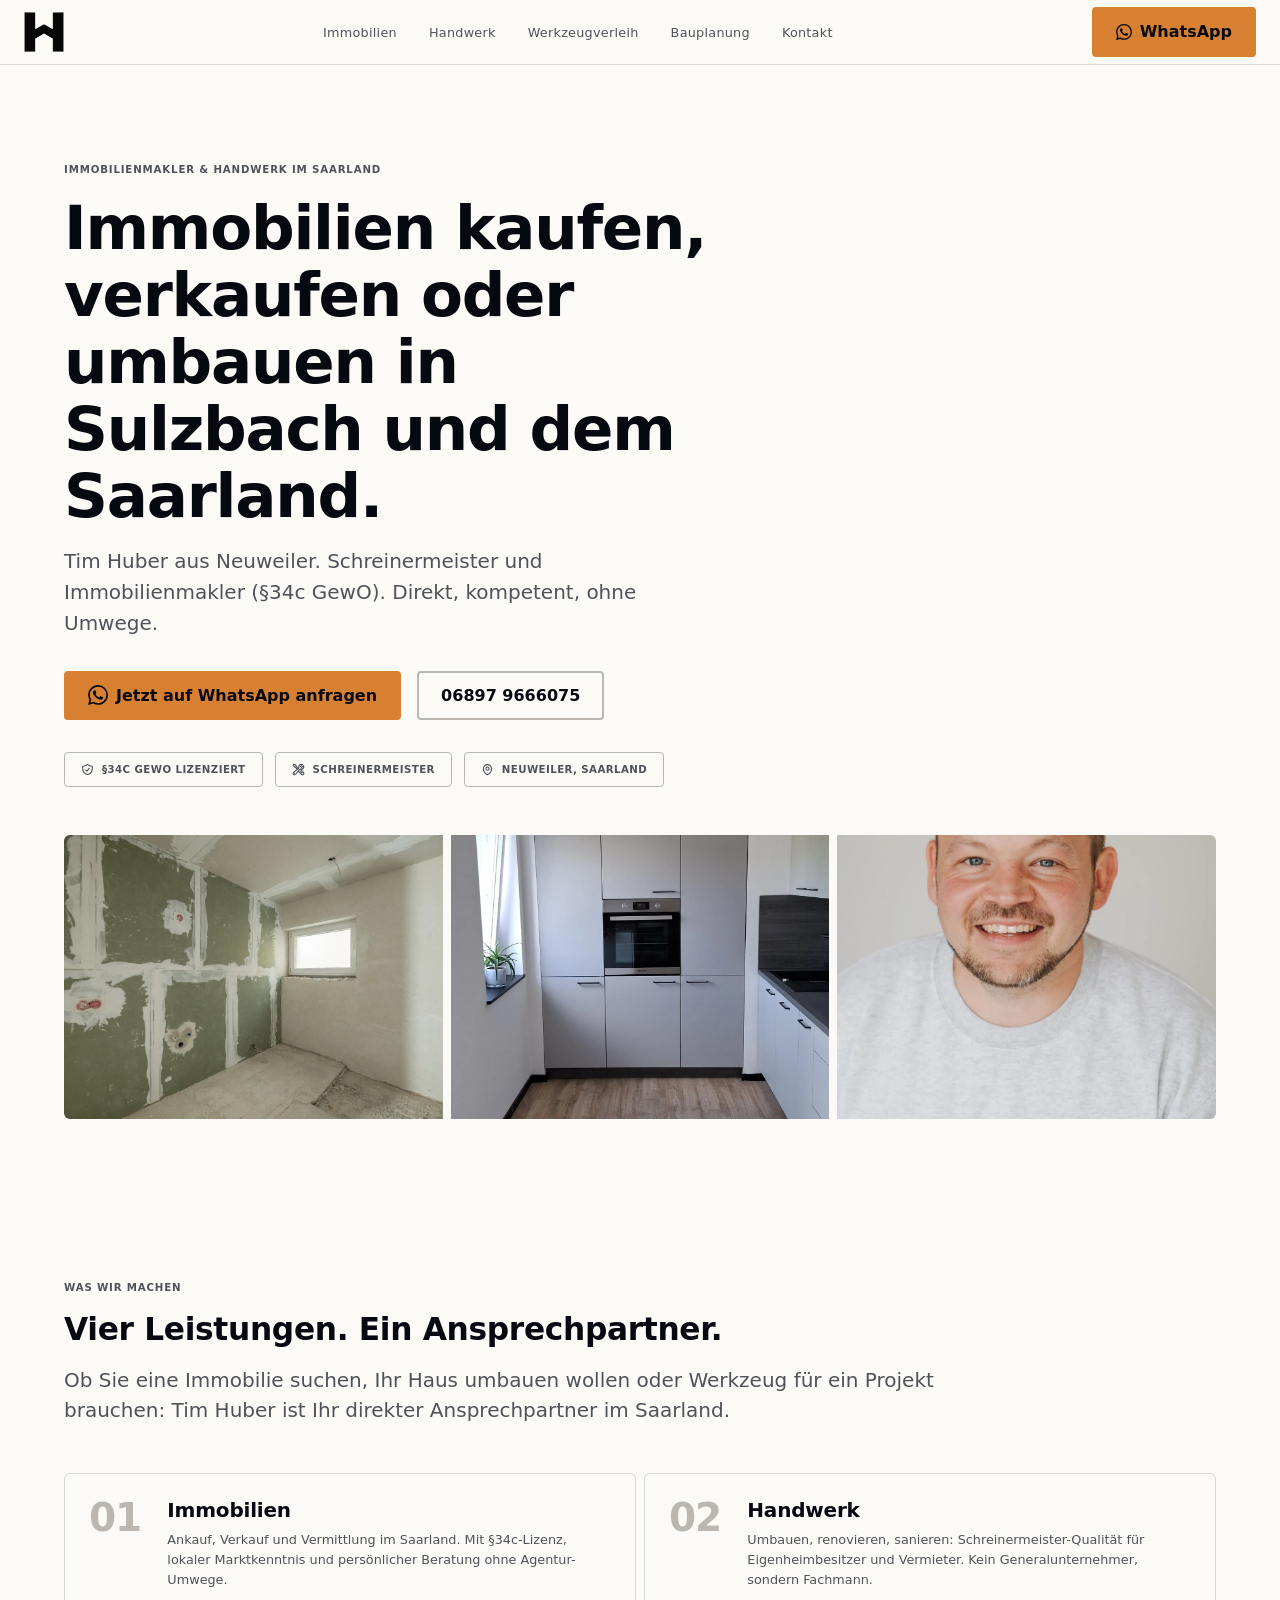
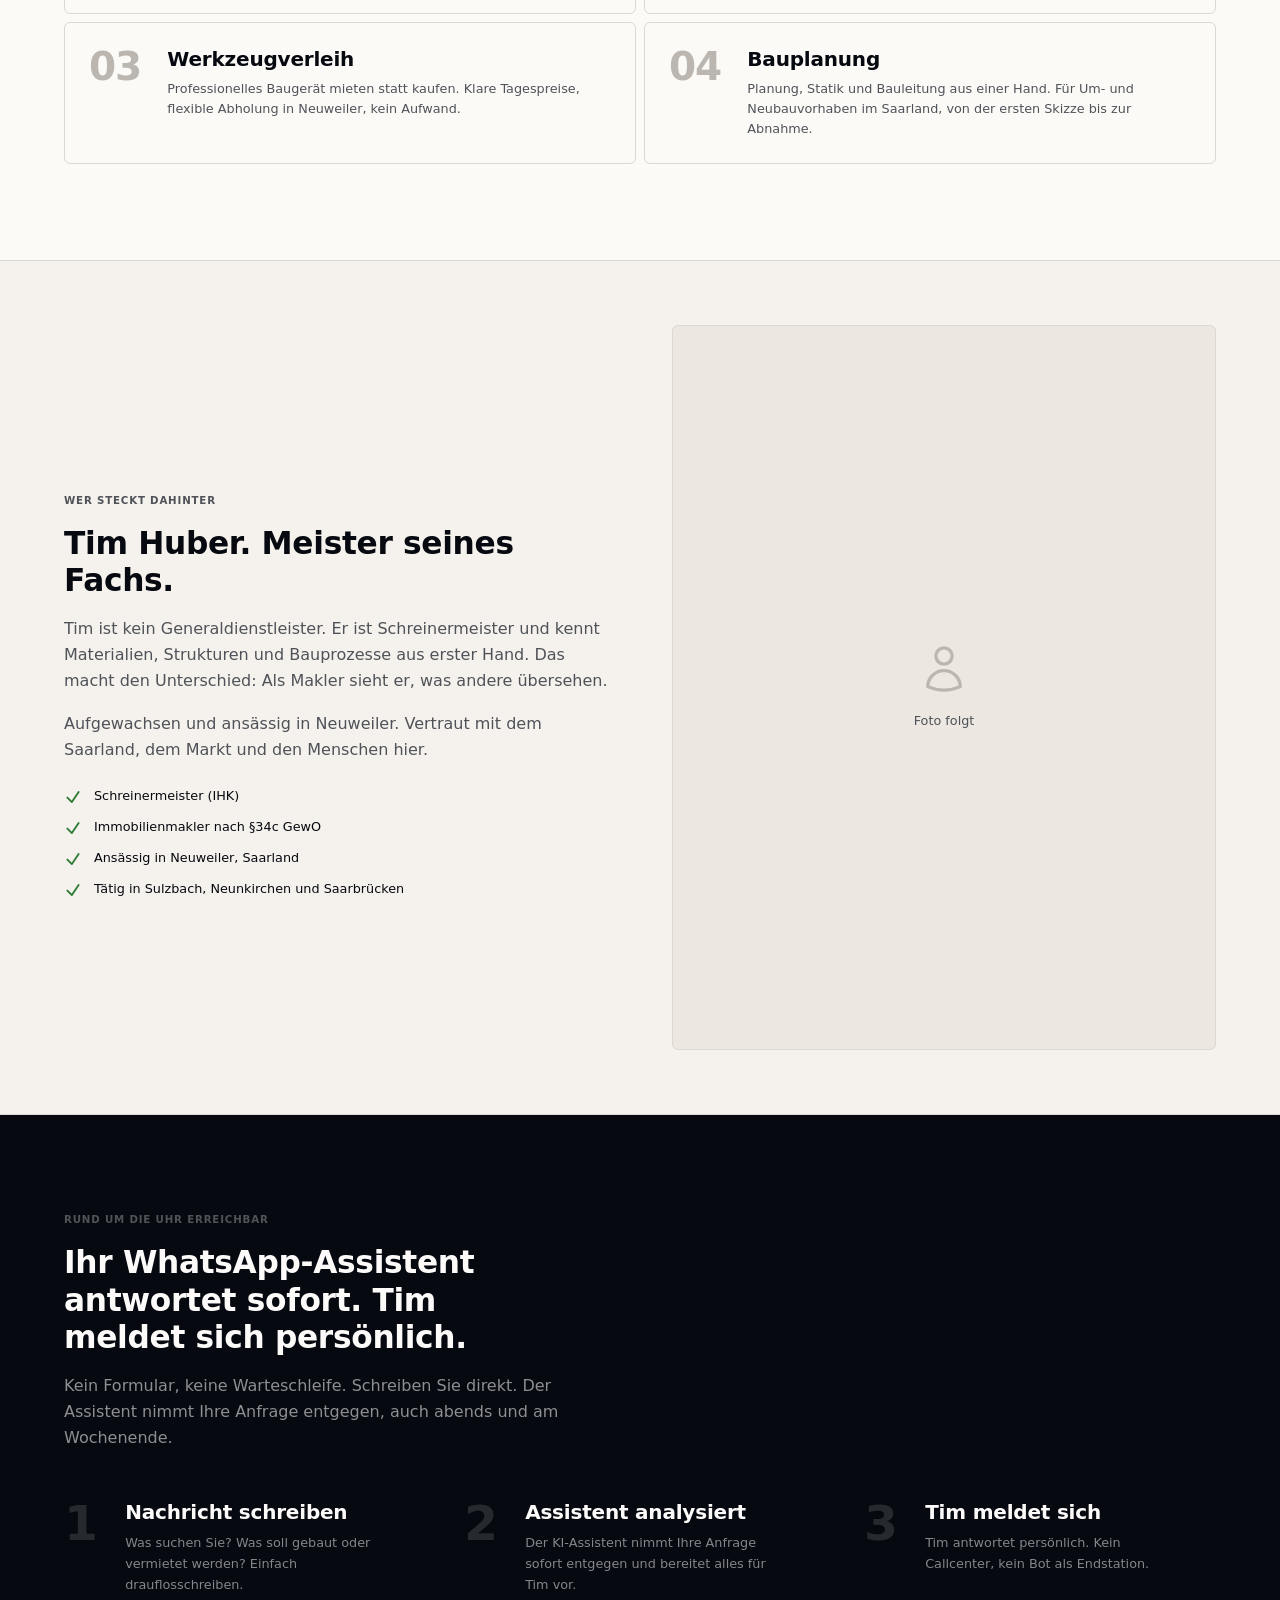
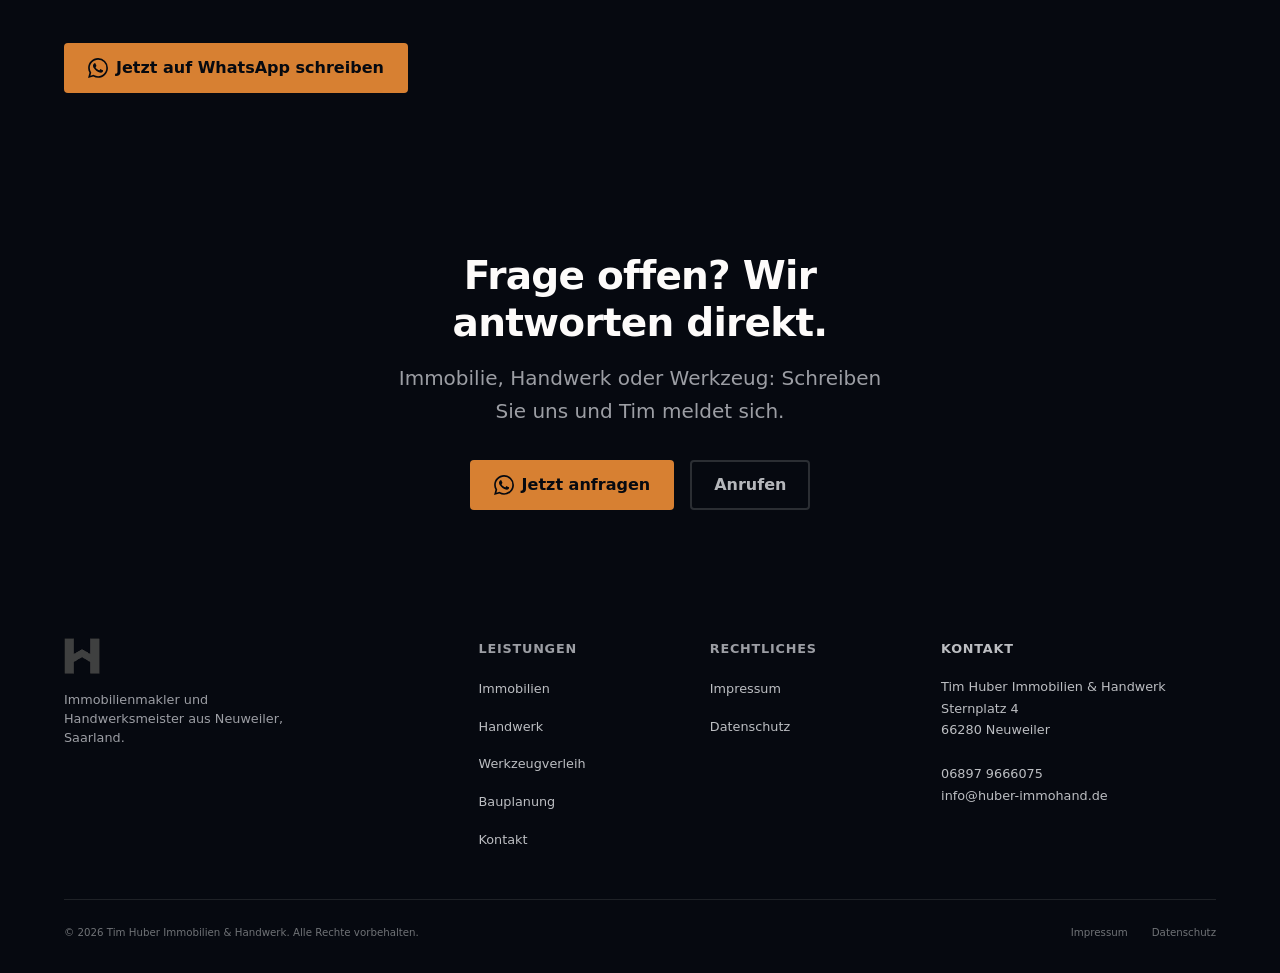
==== index.html @ 6ac27985 "security: OWASP-Fixes — CSP, Inline-Handler, aria-current, JSON-LD - CSP: script-src 'unsafe-inline'" ====
<!DOCTYPE html>
<html lang="de">
<head>
  <meta charset="UTF-8">
  <meta name="viewport" content="width=device-width, initial-scale=1.0">

  <!-- Security -->
  <meta http-equiv="Content-Security-Policy"
        content="default-src 'none'; style-src 'self' https://fonts.googleapis.com 'unsafe-inline'; font-src 'self' https://fonts.gstatic.com; img-src 'self'; script-src 'self'; form-action 'none'; frame-ancestors 'none';">
  <meta name="referrer" content="strict-origin-when-cross-origin">

  <!-- SEO -->
  <title>Tim Huber: Immobilienmakler Sulzbach Saar</title>
  <meta name="description" content="Immobilienmakler und Schreinermeister aus Neuweiler im Saarland. Ankauf, Verkauf, Handwerk und Werkzeugverleih. Direkt per WhatsApp anfragen.">
  <link rel="canonical" href="https://tchitcho119.github.io/timhuber-website/">

  <!-- OpenGraph -->
  <meta property="og:type"        content="website">
  <meta property="og:title"       content="Tim Huber Immobilien & Handwerk">
  <meta property="og:description" content="Ihr Immobilienmakler und Handwerksmeister im Saarland.">
  <meta property="og:url"         content="https://tchitcho119.github.io/timhuber-website/">
  <meta property="og:image"       content="https://tchitcho119.github.io/timhuber-website/img/th-logo.webp">
  <meta property="og:locale"      content="de_DE">

  <!-- CSS -->
  <link rel="stylesheet" href="css/tokens.css">
  <link rel="stylesheet" href="css/base.css">
  <link rel="stylesheet" href="css/components.css">
  <link rel="stylesheet" href="css/layout.css">

  <!-- Page-specific styles -->
  <style>
    /* Trust chips */
    .trust-chips {
      display: flex;
      flex-wrap: wrap;
      gap: var(--space-3);
      margin-top: var(--space-8);
    }
    .trust-chip {
      display: inline-flex;
      align-items: center;
      gap: var(--space-2);
      font-family: var(--font-heading);
      font-size: var(--text-xs);
      font-weight: 600;
      letter-spacing: 0.04em;
      text-transform: uppercase;
      padding: var(--space-2) var(--space-4);
      border: 1px solid var(--c-border-dark);
      border-radius: var(--radius-sm);
      color: var(--c-text-muted);
      user-select: none;
    }
    .trust-chip svg {
      width: 13px;
      height: 13px;
      stroke: currentColor;
      fill: none;
      flex-shrink: 0;
    }

    /* Work strip below hero */
    .hero-work-strip {
      display: grid;
      grid-template-columns: repeat(3, 1fr);
      gap: var(--space-2);
      margin-top: var(--space-12);
      border-radius: var(--radius-md);
      overflow: hidden;
    }
    .hero-work-strip img {
      aspect-ratio: 4 / 3;
      width: 100%;
      object-fit: cover;
      display: block;
    }

    /* Section label (eyebrow) */
    .section-label {
      font-family: var(--font-heading);
      font-size: var(--text-xs);
      font-weight: 700;
      letter-spacing: 0.08em;
      text-transform: uppercase;
      color: var(--c-text-muted);
      margin-bottom: var(--space-4);
    }

    /* Über Tim */
    .ueber-section {
      background: var(--c-surface);
      border-top: 1px solid var(--c-border);
      border-bottom: 1px solid var(--c-border);
    }
    .ueber-grid {
      display: grid;
      gap: var(--space-12);
      align-items: center;
    }
    @media (min-width: 768px) {
      .ueber-grid {
        grid-template-columns: 1fr 1fr;
        gap: var(--space-16);
      }
    }
    .ueber-text p {
      color: var(--c-text-muted);
      margin-top: var(--space-4);
    }
    .qual-list {
      display: flex;
      flex-direction: column;
      gap: var(--space-3);
      margin-top: var(--space-6);
    }
    .qual-item {
      display: flex;
      align-items: flex-start;
      gap: var(--space-3);
      font-size: var(--text-sm);
      color: var(--c-text);
      line-height: 1.4;
    }
    .qual-item svg {
      width: 18px;
      height: 18px;
      stroke: oklch(52% 0.13 145);
      fill: none;
      flex-shrink: 0;
      margin-top: 1px;
    }
    .ueber-photo {
      aspect-ratio: 3 / 4;
      background: var(--c-surface-2);
      border-radius: var(--radius-md);
      border: 1px solid var(--c-border);
      overflow: hidden;
      display: flex;
      align-items: center;
      justify-content: center;
    }
    .ueber-photo-placeholder {
      display: flex;
      flex-direction: column;
      align-items: center;
      gap: var(--space-4);
      color: var(--c-text-muted);
    }
    .ueber-photo-placeholder svg {
      width: 52px;
      height: 52px;
      stroke: var(--c-border-dark);
      fill: none;
    }
    .ueber-photo-placeholder span {
      font-size: var(--text-sm);
      color: var(--c-text-muted);
    }

    /* WhatsApp section */
    .wa-section {
      background: var(--c-text);
    }
    .wa-section .section-label {
      color: oklch(44% 0.010 265);
    }
    .wa-section h2 {
      color: var(--c-text-light);
      font-size: var(--text-xl);
      max-width: 22ch;
      margin-bottom: var(--space-4);
    }
    .wa-lead {
      color: oklch(65% 0.008 265);
      max-width: 52ch;
      margin-bottom: var(--space-12);
    }

    /* Steps */
    .steps {
      display: grid;
      gap: var(--space-10);
      grid-template-columns: 1fr;
    }
    @media (min-width: 768px) {
      .steps { grid-template-columns: repeat(3, 1fr); gap: var(--space-12); }
    }
    .step { display: flex; gap: var(--space-5); align-items: flex-start; }
    .step-num {
      font-family: var(--font-heading);
      font-size: var(--text-3xl);
      font-weight: 800;
      line-height: 1;
      color: oklch(28% 0.010 265);
      flex-shrink: 0;
      letter-spacing: -0.03em;
      min-width: 1.8ch;
    }
    .step-title {
      font-family: var(--font-heading);
      font-size: var(--text-md);
      font-weight: 700;
      color: var(--c-text-light);
      margin-bottom: var(--space-2);
    }
    .step-desc {
      font-size: var(--text-sm);
      color: oklch(62% 0.008 265);
      line-height: 1.65;
      max-width: 32ch;
    }

    /* CTA secondary on dark */
    .btn-secondary-dark {
      display: inline-flex;
      align-items: center;
      gap: var(--space-2);
      background: transparent;
      color: oklch(78% 0.006 265);
      font-family: var(--font-heading);
      font-weight: 600;
      font-size: var(--text-base);
      padding: calc(var(--space-3) - 2px) calc(var(--space-6) - 2px);
      border: 2px solid oklch(30% 0.010 265);
      border-radius: var(--radius-sm);
      min-height: 48px;
      text-decoration: none;
      transition: border-color var(--duration-base) var(--ease-out),
                  color var(--duration-base) var(--ease-out);
    }
    .btn-secondary-dark:hover {
      border-color: oklch(50% 0.010 265);
      color: var(--c-text-light);
    }
  </style>

  <!-- Structured data -->
  <script type="application/ld+json">
  {
    "@context": "https://schema.org",
    "@graph": [
      {
        "@type": ["LocalBusiness", "RealEstateAgent"],
        "@id": "https://tchitcho119.github.io/timhuber-website/#business",
        "name": "Tim Huber Immobilien & Handwerk",
        "description": "Immobilienmakler und Schreinermeister in Neuweiler, Saarland. Ankauf, Verkauf, Handwerk und Werkzeugverleih.",
        "url": "https://tchitcho119.github.io/timhuber-website/",
        "telephone": "+4968979666075",
        "address": {
          "@type": "PostalAddress",
          "streetAddress": "Sternplatz 4",
          "addressLocality": "Neuweiler",
          "postalCode": "66280",
          "addressCountry": "DE"
        },
        "areaServed": [
          { "@type": "City",  "name": "Sulzbach (Saar)" },
          { "@type": "City",  "name": "Neuweiler" },
          { "@type": "City",  "name": "Neunkirchen" },
          { "@type": "State", "name": "Saarland" }
        ],
        "founder": {
          "@type": "Person",
          "name": "Tim Huber",
          "jobTitle": "Schreinermeister und Immobilienmakler"
        },
        "hasCredential": {
          "@type": "EducationalOccupationalCredential",
          "credentialCategory": "Erlaubnis nach §34c GewO"
        },
        "priceRange": "€€",
        "image": "https://tchitcho119.github.io/timhuber-website/img/th-logo.webp"
      }
    ]
  }
  </script>
</head>

<body>

  <!-- Skip link (a11y) — reines CSS, kein JS -->
  <a class="skip-link" href="#main-content">Zum Inhalt springen</a>

  <!-- ================================================================
       NAVIGATION
  ================================================================ -->
  <nav class="nav" role="navigation" aria-label="Hauptnavigation">
    <div class="nav-inner">

      <a href="index.html" class="nav-logo" aria-label="Tim Huber Immobilien & Handwerk – Startseite">
        <img src="img/th-logo.webp" alt="TH" width="40" height="40">
      </a>

      <ul class="nav-links" role="list">
        <li><a href="immobilien.html"    class="nav-link">Immobilien</a></li>
        <li><a href="handwerk.html"      class="nav-link">Handwerk</a></li>
        <li><a href="werkzeugverleih.html" class="nav-link">Werkzeugverleih</a></li>
        <li><a href="bauplanung.html"    class="nav-link">Bauplanung</a></li>
        <li><a href="kontakt.html"       class="nav-link">Kontakt</a></li>
      </ul>

      <a href="https://wa.me/4968979666075?text=Hallo%2C%20ich%20m%C3%B6chte%20eine%20Anfrage%20stellen."
         class="btn-primary nav-cta"
         target="_blank"
         rel="noopener noreferrer"
         aria-label="WhatsApp-Nachricht senden">
        <!-- WhatsApp Logo -->
        <svg width="16" height="16" viewBox="0 0 24 24" fill="currentColor" aria-hidden="true" focusable="false">
          <path d="M17.472 14.382c-.297-.149-1.758-.867-2.03-.967-.273-.099-.471-.148-.67.15-.197.297-.767.966-.94 1.164-.173.199-.347.223-.644.075-.297-.15-1.255-.463-2.39-1.475-.883-.788-1.48-1.761-1.653-2.059-.173-.297-.018-.458.13-.606.134-.133.298-.347.446-.52.149-.174.198-.298.298-.497.099-.198.05-.371-.025-.52-.075-.149-.669-1.612-.916-2.207-.242-.579-.487-.5-.669-.51-.173-.008-.371-.01-.57-.01-.198 0-.52.074-.792.372-.272.297-1.04 1.016-1.04 2.479 0 1.462 1.065 2.875 1.213 3.074.149.198 2.096 3.2 5.077 4.487.709.306 1.262.489 1.694.625.712.227 1.36.195 1.871.118.571-.085 1.758-.719 2.006-1.413.248-.694.248-1.289.173-1.413-.074-.124-.272-.198-.57-.347m-5.421 7.403h-.004a9.87 9.87 0 01-5.031-1.378l-.361-.214-3.741.982.998-3.648-.235-.374a9.86 9.86 0 01-1.51-5.26c.001-5.45 4.436-9.884 9.888-9.884 2.64 0 5.122 1.03 6.988 2.898a9.825 9.825 0 012.893 6.994c-.003 5.45-4.437 9.884-9.885 9.884m8.413-18.297A11.815 11.815 0 0012.05 0C5.495 0 .16 5.335.157 11.892c0 2.096.547 4.142 1.588 5.945L.057 24l6.305-1.654a11.882 11.882 0 005.683 1.448h.005c6.554 0 11.89-5.335 11.893-11.893a11.821 11.821 0 00-3.48-8.413z"/>
        </svg>
        WhatsApp
      </a>

      <button class="nav-toggle"
              aria-label="Menü öffnen"
              aria-expanded="false"
              aria-controls="nav-mobile">
        <span aria-hidden="true"></span>
        <span aria-hidden="true"></span>
        <span aria-hidden="true"></span>
      </button>
    </div>

    <!-- Mobile overlay -->
    <div class="nav-overlay" id="nav-mobile" aria-label="Mobile Navigation">
      <a href="immobilien.html"      class="nav-link">Immobilien</a>
      <a href="handwerk.html"        class="nav-link">Handwerk</a>
      <a href="werkzeugverleih.html" class="nav-link">Werkzeugverleih</a>
      <a href="bauplanung.html"      class="nav-link">Bauplanung</a>
      <a href="kontakt.html"         class="nav-link">Kontakt</a>
      <a href="https://wa.me/4968979666075?text=Hallo%2C%20ich%20m%C3%B6chte%20eine%20Anfrage%20stellen."
         class="btn-primary"
         target="_blank"
         rel="noopener noreferrer"
         style="margin-top:var(--space-2);align-self:flex-start;">
        <svg width="16" height="16" viewBox="0 0 24 24" fill="currentColor" aria-hidden="true" focusable="false">
          <path d="M17.472 14.382c-.297-.149-1.758-.867-2.03-.967-.273-.099-.471-.148-.67.15-.197.297-.767.966-.94 1.164-.173.199-.347.223-.644.075-.297-.15-1.255-.463-2.39-1.475-.883-.788-1.48-1.761-1.653-2.059-.173-.297-.018-.458.13-.606.134-.133.298-.347.446-.52.149-.174.198-.298.298-.497.099-.198.05-.371-.025-.52-.075-.149-.669-1.612-.916-2.207-.242-.579-.487-.5-.669-.51-.173-.008-.371-.01-.57-.01-.198 0-.52.074-.792.372-.272.297-1.04 1.016-1.04 2.479 0 1.462 1.065 2.875 1.213 3.074.149.198 2.096 3.2 5.077 4.487.709.306 1.262.489 1.694.625.712.227 1.36.195 1.871.118.571-.085 1.758-.719 2.006-1.413.248-.694.248-1.289.173-1.413-.074-.124-.272-.198-.57-.347m-5.421 7.403h-.004a9.87 9.87 0 01-5.031-1.378l-.361-.214-3.741.982.998-3.648-.235-.374a9.86 9.86 0 01-1.51-5.26c.001-5.45 4.436-9.884 9.888-9.884 2.64 0 5.122 1.03 6.988 2.898a9.825 9.825 0 012.893 6.994c-.003 5.45-4.437 9.884-9.885 9.884m8.413-18.297A11.815 11.815 0 0012.05 0C5.495 0 .16 5.335.157 11.892c0 2.096.547 4.142 1.588 5.945L.057 24l6.305-1.654a11.882 11.882 0 005.683 1.448h.005c6.554 0 11.89-5.335 11.893-11.893a11.821 11.821 0 00-3.48-8.413z"/>
        </svg>
        Jetzt anfragen
      </a>
    </div>
  </nav>

  <main id="main-content">

    <!-- ================================================================
         HERO
    ================================================================ -->
    <section class="hero" id="hero" aria-labelledby="hero-heading">
      <div class="container">
        <p class="section-label">Immobilienmakler & Handwerk im Saarland</p>

        <h1 class="hero-headline" id="hero-heading">
          Immobilien kaufen, verkaufen oder umbauen in Sulzbach und dem Saarland.
        </h1>

        <p class="hero-sub">
          Tim Huber aus Neuweiler. Schreinermeister und Immobilienmakler (§34c GewO). Direkt, kompetent, ohne Umwege.
        </p>

        <div class="hero-actions">
          <a href="https://wa.me/4968979666075?text=Hallo%2C%20ich%20m%C3%B6chte%20eine%20Anfrage%20stellen."
             class="btn-primary"
             target="_blank"
             rel="noopener noreferrer">
            <svg width="20" height="20" viewBox="0 0 24 24" fill="currentColor" aria-hidden="true" focusable="false">
              <path d="M17.472 14.382c-.297-.149-1.758-.867-2.03-.967-.273-.099-.471-.148-.67.15-.197.297-.767.966-.94 1.164-.173.199-.347.223-.644.075-.297-.15-1.255-.463-2.39-1.475-.883-.788-1.48-1.761-1.653-2.059-.173-.297-.018-.458.13-.606.134-.133.298-.347.446-.52.149-.174.198-.298.298-.497.099-.198.05-.371-.025-.52-.075-.149-.669-1.612-.916-2.207-.242-.579-.487-.5-.669-.51-.173-.008-.371-.01-.57-.01-.198 0-.52.074-.792.372-.272.297-1.04 1.016-1.04 2.479 0 1.462 1.065 2.875 1.213 3.074.149.198 2.096 3.2 5.077 4.487.709.306 1.262.489 1.694.625.712.227 1.36.195 1.871.118.571-.085 1.758-.719 2.006-1.413.248-.694.248-1.289.173-1.413-.074-.124-.272-.198-.57-.347m-5.421 7.403h-.004a9.87 9.87 0 01-5.031-1.378l-.361-.214-3.741.982.998-3.648-.235-.374a9.86 9.86 0 01-1.51-5.26c.001-5.45 4.436-9.884 9.888-9.884 2.64 0 5.122 1.03 6.988 2.898a9.825 9.825 0 012.893 6.994c-.003 5.45-4.437 9.884-9.885 9.884m8.413-18.297A11.815 11.815 0 0012.05 0C5.495 0 .16 5.335.157 11.892c0 2.096.547 4.142 1.588 5.945L.057 24l6.305-1.654a11.882 11.882 0 005.683 1.448h.005c6.554 0 11.89-5.335 11.893-11.893a11.821 11.821 0 00-3.48-8.413z"/>
            </svg>
            Jetzt auf WhatsApp anfragen
          </a>
          <a href="tel:+4968979666075" class="btn-secondary">
            06897 9666075
          </a>
        </div>

        <div class="trust-chips">
          <span class="trust-chip">
            <svg viewBox="0 0 24 24" stroke-width="2" aria-hidden="true" focusable="false">
              <path stroke-linecap="round" stroke-linejoin="round" d="M9 12.75L11.25 15 15 9.75m-3-7.036A11.959 11.959 0 013.598 6 11.99 11.99 0 003 9.749c0 5.592 3.824 10.29 9 11.623 5.176-1.332 9-6.03 9-11.622 0-1.31-.21-2.571-.598-3.751h-.152c-3.196 0-6.1-1.248-8.25-3.285z"/>
            </svg>
            §34c GewO lizenziert
          </span>
          <span class="trust-chip">
            <svg viewBox="0 0 24 24" stroke-width="2" aria-hidden="true" focusable="false">
              <path stroke-linecap="round" stroke-linejoin="round" d="M11.42 15.17L17.25 21A2.652 2.652 0 0021 17.25l-5.877-5.877M11.42 15.17l2.496-3.03c.317-.384.74-.626 1.208-.766M11.42 15.17l-4.655 5.653a2.548 2.548 0 11-3.586-3.586l6.837-5.63m5.108-.233c.55-.164 1.163-.188 1.743-.14a4.5 4.5 0 004.486-6.336l-3.276 3.277a3.004 3.004 0 01-2.25-2.25l3.276-3.276a4.5 4.5 0 00-6.336 4.486c.091 1.076-.071 2.264-.904 2.95l-.102.085m-1.745 1.437L5.909 7.5H4.5L2.25 3.75l1.5-1.5L7.5 4.5v1.409l4.26 4.26m-1.745 1.437l1.745-1.437m6.615 8.206L15.75 15.75M4.867 19.125h.008v.008h-.008v-.008z"/>
            </svg>
            Schreinermeister
          </span>
          <span class="trust-chip">
            <svg viewBox="0 0 24 24" stroke-width="2" aria-hidden="true" focusable="false">
              <path stroke-linecap="round" stroke-linejoin="round" d="M15 10.5a3 3 0 11-6 0 3 3 0 016 0z"/>
              <path stroke-linecap="round" stroke-linejoin="round" d="M19.5 10.5c0 7.142-7.5 11.25-7.5 11.25S4.5 17.642 4.5 10.5a7.5 7.5 0 1115 0z"/>
            </svg>
            Neuweiler, Saarland
          </span>
        </div>

        <!-- Echte Handwerksfotos als visueller Anker -->
        <div class="hero-work-strip" role="img" aria-label="Auswahl aus unseren Handwerksprojekten">
          <img src="img/handwerk/processed_0325_0040.webp"
               alt="Renovierungsarbeit im Saarland"
               width="400" height="300"
               loading="eager">
          <img src="img/handwerk/processed_20240708_152141.webp"
               alt="Handwerksprojekt von Tim Huber"
               width="400" height="300"
               loading="eager">
          <img src="img/handwerk/processed_0525_0021.webp"
               alt="Sanierungsarbeit Saarland"
               width="400" height="300"
               loading="eager">
        </div>
      </div>
    </section>

    <!-- ================================================================
         LEISTUNGEN
    ================================================================ -->
    <section class="section-lg" id="leistungen" aria-labelledby="leistungen-heading">
      <div class="container">
        <p class="section-label">Was wir machen</p>
        <h2 id="leistungen-heading">Vier Leistungen. Ein Ansprechpartner.</h2>
        <p class="text-lead" style="margin-top:var(--space-4);margin-bottom:var(--space-12);">
          Ob Sie eine Immobilie suchen, Ihr Haus umbauen wollen oder Werkzeug für ein Projekt brauchen: Tim Huber ist Ihr direkter Ansprechpartner im Saarland.
        </p>

        <div class="service-grid">
          <a href="immobilien.html" class="service-item">
            <span class="service-number" aria-hidden="true">01</span>
            <div class="service-content">
              <h3 class="service-title">Immobilien</h3>
              <p class="service-desc">Ankauf, Verkauf und Vermittlung im Saarland. Mit §34c-Lizenz, lokaler Marktkenntnis und persönlicher Beratung ohne Agentur-Umwege.</p>
            </div>
          </a>
          <a href="handwerk.html" class="service-item">
            <span class="service-number" aria-hidden="true">02</span>
            <div class="service-content">
              <h3 class="service-title">Handwerk</h3>
              <p class="service-desc">Umbauen, renovieren, sanieren: Schreinermeister-Qualität für Eigenheimbesitzer und Vermieter. Kein Generalunternehmer, sondern Fachmann.</p>
            </div>
          </a>
          <a href="werkzeugverleih.html" class="service-item">
            <span class="service-number" aria-hidden="true">03</span>
            <div class="service-content">
              <h3 class="service-title">Werkzeugverleih</h3>
              <p class="service-desc">Professionelles Baugerät mieten statt kaufen. Klare Tagespreise, flexible Abholung in Neuweiler, kein Aufwand.</p>
            </div>
          </a>
          <a href="bauplanung.html" class="service-item">
            <span class="service-number" aria-hidden="true">04</span>
            <div class="service-content">
              <h3 class="service-title">Bauplanung</h3>
              <p class="service-desc">Planung, Statik und Bauleitung aus einer Hand. Für Um- und Neubauvorhaben im Saarland, von der ersten Skizze bis zur Abnahme.</p>
            </div>
          </a>
        </div>
      </div>
    </section>

    <!-- ================================================================
         ÜBER TIM
    ================================================================ -->
    <section class="section-md ueber-section" id="ueber" aria-labelledby="ueber-heading">
      <div class="container">
        <div class="ueber-grid">
          <div class="ueber-text">
            <p class="section-label">Wer steckt dahinter</p>
            <h2 id="ueber-heading">Tim Huber. Meister seines Fachs.</h2>
            <p>
              Tim ist kein Generaldienstleister. Er ist Schreinermeister und kennt Materialien, Strukturen und Bauprozesse aus erster Hand. Das macht den Unterschied: Als Makler sieht er, was andere übersehen.
            </p>
            <p>
              Aufgewachsen und ansässig in Neuweiler. Vertraut mit dem Saarland, dem Markt und den Menschen hier.
            </p>
            <ul class="qual-list" aria-label="Qualifikationen von Tim Huber">
              <li class="qual-item">
                <svg viewBox="0 0 24 24" stroke-width="2.5" aria-hidden="true" focusable="false">
                  <path stroke-linecap="round" stroke-linejoin="round" d="M4.5 12.75l6 6 9-13.5"/>
                </svg>
                Schreinermeister (IHK)
              </li>
              <li class="qual-item">
                <svg viewBox="0 0 24 24" stroke-width="2.5" aria-hidden="true" focusable="false">
                  <path stroke-linecap="round" stroke-linejoin="round" d="M4.5 12.75l6 6 9-13.5"/>
                </svg>
                Immobilienmakler nach §34c GewO
              </li>
              <li class="qual-item">
                <svg viewBox="0 0 24 24" stroke-width="2.5" aria-hidden="true" focusable="false">
                  <path stroke-linecap="round" stroke-linejoin="round" d="M4.5 12.75l6 6 9-13.5"/>
                </svg>
                Ansässig in Neuweiler, Saarland
              </li>
              <li class="qual-item">
                <svg viewBox="0 0 24 24" stroke-width="2.5" aria-hidden="true" focusable="false">
                  <path stroke-linecap="round" stroke-linejoin="round" d="M4.5 12.75l6 6 9-13.5"/>
                </svg>
                Tätig in Sulzbach, Neunkirchen und Saarbrücken
              </li>
            </ul>
          </div>

          <div class="ueber-photo" role="img" aria-label="Foto von Tim Huber folgt">
            <div class="ueber-photo-placeholder">
              <svg viewBox="0 0 24 24" stroke-width="1.5" aria-hidden="true" focusable="false">
                <path stroke-linecap="round" stroke-linejoin="round" d="M15.75 6a3.75 3.75 0 11-7.5 0 3.75 3.75 0 017.5 0zM4.501 20.118a7.5 7.5 0 0114.998 0A17.933 17.933 0 0112 21.75c-2.676 0-5.216-.584-7.499-1.632z"/>
              </svg>
              <span>Foto folgt</span>
            </div>
          </div>
        </div>
      </div>
    </section>

    <!-- ================================================================
         WHATSAPP-ASSISTENT
    ================================================================ -->
    <section class="wa-section section-lg" id="whatsapp-assistent" aria-labelledby="wa-heading">
      <div class="container">
        <p class="section-label">Rund um die Uhr erreichbar</p>
        <h2 id="wa-heading">
          Ihr WhatsApp-Assistent antwortet sofort. Tim meldet sich persönlich.
        </h2>
        <p class="wa-lead">
          Kein Formular, keine Warteschleife. Schreiben Sie direkt. Der Assistent nimmt Ihre Anfrage entgegen, auch abends und am Wochenende.
        </p>

        <div class="steps">
          <div class="step">
            <span class="step-num" aria-hidden="true">1</span>
            <div>
              <h3 class="step-title">Nachricht schreiben</h3>
              <p class="step-desc">Was suchen Sie? Was soll gebaut oder vermietet werden? Einfach drauflosschreiben.</p>
            </div>
          </div>
          <div class="step">
            <span class="step-num" aria-hidden="true">2</span>
            <div>
              <h3 class="step-title">Assistent analysiert</h3>
              <p class="step-desc">Der KI-Assistent nimmt Ihre Anfrage sofort entgegen und bereitet alles für Tim vor.</p>
            </div>
          </div>
          <div class="step">
            <span class="step-num" aria-hidden="true">3</span>
            <div>
              <h3 class="step-title">Tim meldet sich</h3>
              <p class="step-desc">Tim antwortet persönlich. Kein Callcenter, kein Bot als Endstation.</p>
            </div>
          </div>
        </div>

        <div style="margin-top:var(--space-12);">
          <a href="https://wa.me/4968979666075?text=Hallo%2C%20ich%20m%C3%B6chte%20eine%20Anfrage%20stellen."
             class="btn-primary"
             target="_blank"
             rel="noopener noreferrer">
            <svg width="20" height="20" viewBox="0 0 24 24" fill="currentColor" aria-hidden="true" focusable="false">
              <path d="M17.472 14.382c-.297-.149-1.758-.867-2.03-.967-.273-.099-.471-.148-.67.15-.197.297-.767.966-.94 1.164-.173.199-.347.223-.644.075-.297-.15-1.255-.463-2.39-1.475-.883-.788-1.48-1.761-1.653-2.059-.173-.297-.018-.458.13-.606.134-.133.298-.347.446-.52.149-.174.198-.298.298-.497.099-.198.05-.371-.025-.52-.075-.149-.669-1.612-.916-2.207-.242-.579-.487-.5-.669-.51-.173-.008-.371-.01-.57-.01-.198 0-.52.074-.792.372-.272.297-1.04 1.016-1.04 2.479 0 1.462 1.065 2.875 1.213 3.074.149.198 2.096 3.2 5.077 4.487.709.306 1.262.489 1.694.625.712.227 1.36.195 1.871.118.571-.085 1.758-.719 2.006-1.413.248-.694.248-1.289.173-1.413-.074-.124-.272-.198-.57-.347m-5.421 7.403h-.004a9.87 9.87 0 01-5.031-1.378l-.361-.214-3.741.982.998-3.648-.235-.374a9.86 9.86 0 01-1.51-5.26c.001-5.45 4.436-9.884 9.888-9.884 2.64 0 5.122 1.03 6.988 2.898a9.825 9.825 0 012.893 6.994c-.003 5.45-4.437 9.884-9.885 9.884m8.413-18.297A11.815 11.815 0 0012.05 0C5.495 0 .16 5.335.157 11.892c0 2.096.547 4.142 1.588 5.945L.057 24l6.305-1.654a11.882 11.882 0 005.683 1.448h.005c6.554 0 11.89-5.335 11.893-11.893a11.821 11.821 0 00-3.48-8.413z"/>
            </svg>
            Jetzt auf WhatsApp schreiben
          </a>
        </div>
      </div>
    </section>

    <!-- ================================================================
         CTA — Peak-End Rule
    ================================================================ -->
    <section class="cta-section" id="anfrage" aria-labelledby="cta-heading">
      <div class="container">
        <h2 id="cta-heading">Frage offen? Wir antworten direkt.</h2>
        <p>Immobilie, Handwerk oder Werkzeug: Schreiben Sie uns und Tim meldet sich.</p>
        <div class="hero-actions" style="justify-content:center;margin-top:var(--space-8);">
          <a href="https://wa.me/4968979666075?text=Hallo%2C%20ich%20m%C3%B6chte%20eine%20Anfrage%20stellen."
             class="btn-primary"
             target="_blank"
             rel="noopener noreferrer">
            <svg width="20" height="20" viewBox="0 0 24 24" fill="currentColor" aria-hidden="true" focusable="false">
              <path d="M17.472 14.382c-.297-.149-1.758-.867-2.03-.967-.273-.099-.471-.148-.67.15-.197.297-.767.966-.94 1.164-.173.199-.347.223-.644.075-.297-.15-1.255-.463-2.39-1.475-.883-.788-1.48-1.761-1.653-2.059-.173-.297-.018-.458.13-.606.134-.133.298-.347.446-.52.149-.174.198-.298.298-.497.099-.198.05-.371-.025-.52-.075-.149-.669-1.612-.916-2.207-.242-.579-.487-.5-.669-.51-.173-.008-.371-.01-.57-.01-.198 0-.52.074-.792.372-.272.297-1.04 1.016-1.04 2.479 0 1.462 1.065 2.875 1.213 3.074.149.198 2.096 3.2 5.077 4.487.709.306 1.262.489 1.694.625.712.227 1.36.195 1.871.118.571-.085 1.758-.719 2.006-1.413.248-.694.248-1.289.173-1.413-.074-.124-.272-.198-.57-.347m-5.421 7.403h-.004a9.87 9.87 0 01-5.031-1.378l-.361-.214-3.741.982.998-3.648-.235-.374a9.86 9.86 0 01-1.51-5.26c.001-5.45 4.436-9.884 9.888-9.884 2.64 0 5.122 1.03 6.988 2.898a9.825 9.825 0 012.893 6.994c-.003 5.45-4.437 9.884-9.885 9.884m8.413-18.297A11.815 11.815 0 0012.05 0C5.495 0 .16 5.335.157 11.892c0 2.096.547 4.142 1.588 5.945L.057 24l6.305-1.654a11.882 11.882 0 005.683 1.448h.005c6.554 0 11.89-5.335 11.893-11.893a11.821 11.821 0 00-3.48-8.413z"/>
            </svg>
            Jetzt anfragen
          </a>
          <a href="tel:+4968979666075" class="btn-secondary-dark">
            Anrufen
          </a>
        </div>
      </div>
    </section>

  </main>

  <!-- ================================================================
       FOOTER
  ================================================================ -->
  <footer class="footer" role="contentinfo">
    <div class="footer-inner">
      <div class="footer-grid">

        <div class="footer-brand">
          <img src="img/th-logo.webp"
               alt="Tim Huber Immobilien & Handwerk"
               width="40" height="40">
          <p class="footer-tagline">Immobilienmakler und Handwerksmeister aus Neuweiler, Saarland.</p>
        </div>

        <nav aria-label="Leistungen">
          <p class="footer-heading">Leistungen</p>
          <ul class="footer-links" role="list">
            <li><a href="immobilien.html"      class="footer-link">Immobilien</a></li>
            <li><a href="handwerk.html"         class="footer-link">Handwerk</a></li>
            <li><a href="werkzeugverleih.html"  class="footer-link">Werkzeugverleih</a></li>
            <li><a href="bauplanung.html"        class="footer-link">Bauplanung</a></li>
            <li><a href="kontakt.html"           class="footer-link">Kontakt</a></li>
          </ul>
        </nav>

        <nav aria-label="Rechtliches">
          <p class="footer-heading">Rechtliches</p>
          <ul class="footer-links" role="list">
            <li><a href="impressum.html"    class="footer-link">Impressum</a></li>
            <li><a href="datenschutz.html"  class="footer-link">Datenschutz</a></li>
          </ul>
        </nav>

        <address class="footer-contact" style="font-style:normal;">
          <p class="footer-heading">Kontakt</p>
          <p>
            Tim Huber Immobilien &amp; Handwerk<br>
            Sternplatz 4<br>
            66280 Neuweiler<br>
            <br>
            <a href="tel:+4968979666075">06897 9666075</a><br>
            <a href="mailto:info@huber-immohand.de">info@huber-immohand.de</a>
          </p>
        </address>

      </div>

      <div class="footer-bottom">
        <p class="footer-copy">&copy; 2026 Tim Huber Immobilien &amp; Handwerk. Alle Rechte vorbehalten.</p>
        <nav class="footer-legal" aria-label="Rechtliche Links">
          <a href="impressum.html"   class="footer-link">Impressum</a>
          <a href="datenschutz.html" class="footer-link">Datenschutz</a>
        </nav>
      </div>
    </div>
  </footer>

  <!-- WhatsApp Sticky (Mobile) -->
  <a href="https://wa.me/4968979666075?text=Hallo%2C%20ich%20m%C3%B6chte%20eine%20Anfrage%20stellen."
     class="whatsapp-sticky"
     target="_blank"
     rel="noopener noreferrer"
     aria-label="WhatsApp-Nachricht an Tim Huber senden">
    <svg viewBox="0 0 24 24" aria-hidden="true" focusable="false">
      <path d="M17.472 14.382c-.297-.149-1.758-.867-2.03-.967-.273-.099-.471-.148-.67.15-.197.297-.767.966-.94 1.164-.173.199-.347.223-.644.075-.297-.15-1.255-.463-2.39-1.475-.883-.788-1.48-1.761-1.653-2.059-.173-.297-.018-.458.13-.606.134-.133.298-.347.446-.52.149-.174.198-.298.298-.497.099-.198.05-.371-.025-.52-.075-.149-.669-1.612-.916-2.207-.242-.579-.487-.5-.669-.51-.173-.008-.371-.01-.57-.01-.198 0-.52.074-.792.372-.272.297-1.04 1.016-1.04 2.479 0 1.462 1.065 2.875 1.213 3.074.149.198 2.096 3.2 5.077 4.487.709.306 1.262.489 1.694.625.712.227 1.36.195 1.871.118.571-.085 1.758-.719 2.006-1.413.248-.694.248-1.289.173-1.413-.074-.124-.272-.198-.57-.347m-5.421 7.403h-.004a9.87 9.87 0 01-5.031-1.378l-.361-.214-3.741.982.998-3.648-.235-.374a9.86 9.86 0 01-1.51-5.26c.001-5.45 4.436-9.884 9.888-9.884 2.64 0 5.122 1.03 6.988 2.898a9.825 9.825 0 012.893 6.994c-.003 5.45-4.437 9.884-9.885 9.884m8.413-18.297A11.815 11.815 0 0012.05 0C5.495 0 .16 5.335.157 11.892c0 2.096.547 4.142 1.588 5.945L.057 24l6.305-1.654a11.882 11.882 0 005.683 1.448h.005c6.554 0 11.89-5.335 11.893-11.893a11.821 11.821 0 00-3.48-8.413z"/>
    </svg>
  </a>

  <script src="js/nav.js" defer></script>
</body>
</html>
---- css/tokens.css ----
/* ==========================================================================
   TOKENS — Tim Huber Immobilien & Handwerk
   Quelle: 03-Design/DESIGN.md
   Änderungen hier wirken auf alle Seiten.
   ========================================================================== */

@import url('https://fonts.googleapis.com/css2?family=Archivo:wght@400;500;600;700;800&family=Space+Grotesk:wght@300;400;500;600;700&display=swap');

:root {

  /* ------------------------------------------------------------------
     Farben (OKLCH — kein #000, kein #fff)
     ------------------------------------------------------------------ */

  /* Hintergründe */
  --c-bg:        oklch(98.5% 0.006 75);   /* Warme Cream */
  --c-surface:   oklch(96%   0.008 75);   /* Karten */
  --c-surface-2: oklch(93%   0.010 75);   /* Hover-Flächen */

  /* Text */
  --c-text:       oklch(14%  0.016 265);  /* Tiefes Anthrazit */
  --c-text-muted: oklch(44%  0.012 265);  /* Sekundärtext */
  --c-text-light: oklch(99%  0.003 75);   /* Text auf dunklem BG */

  /* Akzent — Warm Amber (einzige Signalfarbe) */
  --c-accent:      oklch(68% 0.14 58);    /* WhatsApp-Button, primärer CTA */
  --c-accent-dark: oklch(60% 0.13 58);    /* Hover */
  --c-accent-text: oklch(14% 0.016 265);  /* Text auf Amber */

  /* Struktur */
  --c-border:      oklch(88% 0.009 75);
  --c-border-dark: oklch(78% 0.010 75);

  /* Semantisch */
  --c-success: oklch(62% 0.13 145);  /* Verfügbar */
  --c-sold:    oklch(55% 0.09 265);  /* Vermietet/Verkauft */
  --c-error:   oklch(55% 0.18 25);   /* Fehler */

  /* ------------------------------------------------------------------
     Typografie
     ------------------------------------------------------------------ */

  --font-heading: 'Archivo', system-ui, sans-serif;
  --font-body:    'Space Grotesk', system-ui, sans-serif;

  /* Skala: 1.25 Major Third */
  --text-xs:   0.64rem;    /*  ~10px — Labels, Badges */
  --text-sm:   0.8rem;     /*  ~13px — Meta, Captions */
  --text-base: 1rem;       /*   16px — Fließtext */
  --text-md:   1.25rem;    /*   20px — Lead-Text */
  --text-lg:   1.563rem;   /*   25px — H3 */
  --text-xl:   1.953rem;   /*   31px — H2 */
  --text-2xl:  2.441rem;   /*   39px — H1 Seiten */
  --text-3xl:  3.052rem;   /*   49px — Hero Desktop */
  --text-4xl:  3.815rem;   /*   61px — Hero max */

  /* ------------------------------------------------------------------
     Spacing (4px-Basis)
     ------------------------------------------------------------------ */

  --space-1:  0.25rem;   /*   4px */
  --space-2:  0.5rem;    /*   8px */
  --space-3:  0.75rem;   /*  12px */
  --space-4:  1rem;      /*  16px */
  --space-6:  1.5rem;    /*  24px */
  --space-8:  2rem;      /*  32px */
  --space-12: 3rem;      /*  48px */
  --space-16: 4rem;      /*  64px */
  --space-24: 6rem;      /*  96px */
  --space-32: 8rem;      /* 128px */

  /* ------------------------------------------------------------------
     Layout
     ------------------------------------------------------------------ */

  --max-width:        1280px;
  --max-width-text:   720px;    /* Fließtext-Container */
  --max-width-narrow: 560px;    /* Formulare */
  --gutter:           var(--space-6);   /* Mobile */
  --gutter-md:        var(--space-8);   /* Tablet */
  --gutter-lg:        var(--space-16);  /* Desktop */

  /* ------------------------------------------------------------------
     Radien & Schatten
     ------------------------------------------------------------------ */

  --radius-sm: 4px;
  --radius-md: 6px;
  --radius-lg: 12px;

  --shadow-sm: 0 2px 8px oklch(0% 0 0 / 0.10);
  --shadow-md: 0 4px 16px oklch(0% 0 0 / 0.12);

  /* ------------------------------------------------------------------
     Motion
     ------------------------------------------------------------------ */

  --duration-fast:   120ms;
  --duration-base:   180ms;
  --duration-slow:   300ms;
  --ease-out:        cubic-bezier(0.16, 1, 0.3, 1);
}
---- css/base.css ----
/* ==========================================================================
   BASE — Reset, Body, Typografie-Grundlagen
   ========================================================================== */

/* Reset */
*, *::before, *::after {
  box-sizing: border-box;
  margin: 0;
  padding: 0;
}

/* Root */
html {
  font-size: 100%;          /* 16px Basis — nie kleiner setzen */
  -webkit-text-size-adjust: 100%;
  scroll-behavior: smooth;
}

body {
  background-color: var(--c-bg);
  color: var(--c-text);
  font-family: var(--font-body);
  font-size: var(--text-base);
  font-weight: 400;
  line-height: 1.6;
  min-height: 100dvh;
}

/* Typografie */
h1, h2, h3, h4, h5, h6 {
  font-family: var(--font-heading);
  font-weight: 700;
  line-height: 1.2;
  letter-spacing: -0.01em;
  color: var(--c-text);
}

h1 { font-size: var(--text-2xl); font-weight: 800; letter-spacing: -0.02em; }
h2 { font-size: var(--text-xl); }
h3 { font-size: var(--text-lg); }
h4 { font-size: var(--text-md); }

p {
  max-width: 70ch;
  line-height: 1.65;
}

p + p {
  margin-top: var(--space-4);
}

/* Links */
a {
  color: var(--c-text);
  text-decoration: underline;
  text-underline-offset: 3px;
  transition: color var(--duration-base) var(--ease-out);
}

a:hover {
  color: var(--c-accent-dark);
}

/* Externe Links */
a[target="_blank"],
a[rel~="noopener"] {
  /* Kein automatisches Icon — bewusste Entscheidung pro Element */
}

/* Bilder */
img, video {
  display: block;
  max-width: 100%;
  height: auto;
}

/* Listen (Reset für Navigation) */
ul, ol {
  list-style: none;
}

/* Formulare */
button, input, textarea, select {
  font: inherit;
}

button {
  cursor: pointer;
  border: none;
  background: none;
}

/* Fokus — sichtbar, kein outline:none */
:focus-visible {
  outline: 3px solid var(--c-accent);
  outline-offset: 3px;
  border-radius: var(--radius-sm);
}

/* Selektion */
::selection {
  background-color: oklch(68% 0.14 58 / 0.25);
  color: var(--c-text);
}

/* Utility — visuell versteckt, aber für Screenreader sichtbar */
.sr-only {
  position: absolute;
  width: 1px;
  height: 1px;
  padding: 0;
  margin: -1px;
  overflow: hidden;
  clip: rect(0, 0, 0, 0);
  white-space: nowrap;
  border-width: 0;
}

/* Skip-to-content (a11y) — pure CSS, kein JS */
.skip-link {
  position: absolute;
  top: 0;
  left: 0;
  padding: var(--space-3) var(--space-4);
  background: var(--c-accent);
  color: var(--c-accent-text);
  font-family: var(--font-heading);
  font-weight: 700;
  border-radius: 0 0 var(--radius-sm) 0;
  z-index: 999;
  text-decoration: none;
  clip: rect(0, 0, 0, 0);
  width: 1px;
  height: 1px;
  overflow: hidden;
  white-space: nowrap;
}
.skip-link:focus {
  clip: auto;
  width: auto;
  height: auto;
  overflow: visible;
}

/* Section-Abstände (Variation erzeugt Rhythmus) */
.section-sm { padding-block: var(--space-12); }
.section-md { padding-block: var(--space-16); }
.section-lg { padding-block: var(--space-24); }

/* Muted Text */
.text-muted { color: var(--c-text-muted); }

/* Lead */
.text-lead {
  font-size: var(--text-md);
  line-height: 1.5;
  color: var(--c-text-muted);
}
---- css/components.css ----
/* ==========================================================================
   COMPONENTS — Button, Karte, Navigation, Footer, WhatsApp-Sticky
   ========================================================================== */

/* ------------------------------------------------------------------
   BUTTON
   ------------------------------------------------------------------ */

/* Primary (Amber — nur WhatsApp-CTA, Von Restorff) */
.btn-primary {
  display: inline-flex;
  align-items: center;
  gap: var(--space-2);
  background: var(--c-accent);
  color: var(--c-accent-text);
  font-family: var(--font-heading);
  font-weight: 700;
  font-size: var(--text-base);
  padding: var(--space-3) var(--space-6);
  border-radius: var(--radius-sm);
  min-height: 48px;         /* Fitts's Law */
  min-width: 48px;
  text-decoration: none;
  white-space: nowrap;
  transition: background var(--duration-base) var(--ease-out);
}

.btn-primary:hover {
  background: var(--c-accent-dark);
  color: var(--c-accent-text);
}

.btn-primary:focus-visible {
  outline: 3px solid var(--c-accent);
  outline-offset: 3px;
}

/* Secondary (Outline — kein Amber) */
.btn-secondary {
  display: inline-flex;
  align-items: center;
  gap: var(--space-2);
  background: transparent;
  color: var(--c-text);
  font-family: var(--font-heading);
  font-weight: 600;
  font-size: var(--text-base);
  padding: calc(var(--space-3) - 2px) calc(var(--space-6) - 2px);
  border: 2px solid var(--c-border-dark);
  border-radius: var(--radius-sm);
  min-height: 48px;
  text-decoration: none;
  white-space: nowrap;
  transition:
    border-color var(--duration-base) var(--ease-out),
    background var(--duration-base) var(--ease-out);
}

.btn-secondary:hover {
  border-color: var(--c-text);
  background: var(--c-surface);
  color: var(--c-text);
}

/* ------------------------------------------------------------------
   BADGE / STATUS
   ------------------------------------------------------------------ */

.badge {
  display: inline-flex;
  align-items: center;
  gap: var(--space-1);
  font-family: var(--font-heading);
  font-size: var(--text-xs);
  font-weight: 600;
  letter-spacing: 0.04em;
  text-transform: uppercase;
  padding: var(--space-1) var(--space-3);
  border-radius: 100px;
  line-height: 1;
}

.badge-available {
  background: oklch(62% 0.13 145 / 0.12);
  color: oklch(38% 0.12 145);
}

.badge-sold {
  background: oklch(55% 0.09 265 / 0.10);
  color: oklch(40% 0.08 265);
}

.badge-reserved {
  background: oklch(68% 0.14 58 / 0.12);
  color: oklch(44% 0.12 58);
}

/* ------------------------------------------------------------------
   KARTE (Immobilien-Listing)
   Miller's Law: max. 6 Felder sichtbar
   ------------------------------------------------------------------ */

.card {
  background: var(--c-surface);
  border: 1px solid var(--c-border);
  border-radius: var(--radius-md);
  overflow: hidden;
  transition: background var(--duration-base) var(--ease-out);
}

.card:hover {
  background: var(--c-surface-2);
}

.card-image {
  aspect-ratio: 16 / 10;
  overflow: hidden;
  background: var(--c-surface-2);
}

.card-image img {
  width: 100%;
  height: 100%;
  object-fit: cover;
  transition: transform var(--duration-slow) var(--ease-out);
}

.card:hover .card-image img {
  transform: scale(1.03);
}

.card-body {
  padding: var(--space-6);
}

.card-meta {
  display: flex;
  align-items: center;
  justify-content: space-between;
  margin-bottom: var(--space-3);
}

.card-title {
  font-family: var(--font-heading);
  font-size: var(--text-lg);
  font-weight: 700;
  color: var(--c-text);
  margin-bottom: var(--space-2);
  text-decoration: none;
}

.card-title:hover {
  color: var(--c-text);
}

.card-price {
  font-family: var(--font-heading);
  font-size: var(--text-xl);
  font-weight: 800;
  color: var(--c-text);
  letter-spacing: -0.02em;
}

.card-specs {
  display: flex;
  flex-wrap: wrap;
  gap: var(--space-4);
  margin-top: var(--space-4);
  padding-top: var(--space-4);
  border-top: 1px solid var(--c-border);
}

.card-spec {
  display: flex;
  flex-direction: column;
  gap: var(--space-1);
}

.card-spec-label {
  font-size: var(--text-xs);
  font-weight: 500;
  color: var(--c-text-muted);
  text-transform: uppercase;
  letter-spacing: 0.05em;
}

.card-spec-value {
  font-size: var(--text-sm);
  font-weight: 600;
  color: var(--c-text);
}

/* ------------------------------------------------------------------
   NAVIGATION
   Hick's Law: max. 5 Punkte
   ------------------------------------------------------------------ */

.nav {
  position: sticky;
  top: 0;
  z-index: 50;
  background: var(--c-bg);
  border-bottom: 1px solid var(--c-border);
}

.nav-inner {
  display: flex;
  align-items: center;
  justify-content: space-between;
  height: 64px;
  padding-inline: var(--gutter);
  max-width: var(--max-width);
  margin-inline: auto;
}

.nav-logo {
  display: flex;
  align-items: center;
  text-decoration: none;
  flex-shrink: 0;
}

.nav-logo img {
  height: 40px;
  width: auto;
}

.nav-links {
  display: none;    /* Mobile: ausgeblendet */
  align-items: center;
  gap: var(--space-8);
}

.nav-link {
  font-family: var(--font-heading);
  font-size: var(--text-sm);
  font-weight: 500;
  color: var(--c-text-muted);
  text-decoration: none;
  letter-spacing: 0.02em;
  transition: color var(--duration-fast) var(--ease-out);
}

.nav-link:hover,
.nav-link[aria-current="page"] {
  color: var(--c-text);
}

.nav-link[aria-current="page"] {
  font-weight: 700;
}

/* CTA in Nav */
.nav-cta {
  display: none;
}

/* Hamburger (Mobile) */
.nav-toggle {
  display: flex;
  flex-direction: column;
  justify-content: center;
  gap: 5px;
  width: 48px;
  height: 48px;
  padding: var(--space-3);
  cursor: pointer;
  background: none;
  border: none;
}

.nav-toggle span {
  display: block;
  height: 2px;
  background: var(--c-text);
  border-radius: 2px;
  transition: transform var(--duration-base) var(--ease-out),
              opacity var(--duration-base) var(--ease-out);
}

/* Mobile Overlay */
.nav-overlay {
  display: none;
  position: fixed;
  inset: 64px 0 0 0;
  background: var(--c-bg);
  z-index: 49;
  padding: var(--space-8) var(--gutter);
  flex-direction: column;
  gap: var(--space-6);
  border-top: 1px solid var(--c-border);
}

.nav-overlay.is-open {
  display: flex;
}

.nav-overlay .nav-link {
  font-size: var(--text-md);
  font-weight: 600;
  color: var(--c-text);
  padding-block: var(--space-2);
  border-bottom: 1px solid var(--c-border);
}

/* Desktop: Links + CTA zeigen, Toggle verstecken */
@media (min-width: 768px) {
  .nav-links { display: flex; }
  .nav-cta   { display: flex; }
  .nav-toggle { display: none; }
}

/* ------------------------------------------------------------------
   FOOTER
   ------------------------------------------------------------------ */

.footer {
  background: var(--c-text);
  color: var(--c-text-light);
  padding-block: var(--space-16) var(--space-8);
}

.footer-inner {
  max-width: var(--max-width);
  margin-inline: auto;
  padding-inline: var(--gutter);
}

.footer-grid {
  display: grid;
  gap: var(--space-12);
  grid-template-columns: 1fr;
}

.footer-brand img {
  height: 36px;
  width: auto;
  margin-bottom: var(--space-4);
  opacity: 0.9;
  filter: brightness(10);  /* Anthrazit-Logo auf dunklem BG aufhellen */
}

.footer-tagline {
  font-size: var(--text-sm);
  color: oklch(70% 0.008 265);
  max-width: 30ch;
  line-height: 1.5;
}

.footer-heading {
  font-family: var(--font-heading);
  font-size: var(--text-sm);
  font-weight: 700;
  letter-spacing: 0.06em;
  text-transform: uppercase;
  color: oklch(70% 0.008 265);
  margin-bottom: var(--space-4);
}

.footer-links {
  display: flex;
  flex-direction: column;
  gap: var(--space-3);
}

.footer-link {
  font-size: var(--text-sm);
  color: oklch(80% 0.006 265);
  text-decoration: none;
  transition: color var(--duration-fast) var(--ease-out);
}

.footer-link:hover {
  color: var(--c-text-light);
}

.footer-contact p {
  font-size: var(--text-sm);
  color: oklch(80% 0.006 265);
  line-height: 1.7;
  max-width: none;
}

.footer-contact a {
  color: oklch(80% 0.006 265);
  text-decoration: none;
}

.footer-contact a:hover {
  color: var(--c-text-light);
}

.footer-bottom {
  margin-top: var(--space-12);
  padding-top: var(--space-6);
  border-top: 1px solid oklch(25% 0.010 265);
  display: flex;
  flex-wrap: wrap;
  gap: var(--space-4);
  align-items: center;
  justify-content: space-between;
}

.footer-copy {
  font-size: var(--text-xs);
  color: oklch(55% 0.008 265);
}

.footer-legal {
  display: flex;
  gap: var(--space-6);
}

.footer-legal a {
  font-size: var(--text-xs);
  color: oklch(55% 0.008 265);
  text-decoration: none;
}

.footer-legal a:hover {
  color: oklch(70% 0.008 265);
}

/* Footer Grid: 2 Spalten ab Tablet, 4 ab Desktop */
@media (min-width: 768px) {
  .footer-grid { grid-template-columns: 1fr 1fr; }
}

@media (min-width: 1024px) {
  .footer-grid { grid-template-columns: 2fr 1fr 1fr 1.5fr; }
  .footer-inner { padding-inline: var(--gutter-lg); }
}

/* ------------------------------------------------------------------
   WHATSAPP STICKY (Mobile)
   Fitts's Law: 56x56px, immer erreichbar
   Von Restorff: einziges Amber-Element auf der Seite
   ------------------------------------------------------------------ */

.whatsapp-sticky {
  position: fixed;
  bottom: var(--space-6);
  right: var(--space-6);
  z-index: 100;
  width: 56px;
  height: 56px;
  background: var(--c-accent);
  border-radius: 50%;
  display: flex;
  align-items: center;
  justify-content: center;
  text-decoration: none;
  box-shadow: 0 2px 8px oklch(0% 0 0 / 0.15);
  transition:
    background var(--duration-base) var(--ease-out),
    transform var(--duration-base) var(--ease-out);
}

.whatsapp-sticky:hover {
  background: var(--c-accent-dark);
  transform: scale(1.06);
}

.whatsapp-sticky:focus-visible {
  outline: 3px solid var(--c-accent);
  outline-offset: 3px;
}

.whatsapp-sticky svg {
  width: 28px;
  height: 28px;
  fill: var(--c-accent-text);
  flex-shrink: 0;
}

/* Desktop: Sticky ausblenden (Nav-CTA übernimmt) */
@media (min-width: 768px) {
  .whatsapp-sticky { display: none; }
}

/* ------------------------------------------------------------------
   VERTRAUENS-BADGES (Startseite)
   ------------------------------------------------------------------ */

.trust-bar {
  display: flex;
  flex-wrap: wrap;
  gap: var(--space-6);
  align-items: center;
}

.trust-item {
  display: flex;
  align-items: center;
  gap: var(--space-3);
}

.trust-icon {
  width: 40px;
  height: 40px;
  background: var(--c-surface-2);
  border-radius: var(--radius-sm);
  display: flex;
  align-items: center;
  justify-content: center;
  flex-shrink: 0;
}

.trust-icon svg {
  width: 20px;
  height: 20px;
  stroke: var(--c-text-muted);
  fill: none;
}

.trust-label {
  font-size: var(--text-sm);
  font-weight: 600;
  color: var(--c-text);
  line-height: 1.3;
}

.trust-sublabel {
  font-size: var(--text-xs);
  color: var(--c-text-muted);
}

/* ------------------------------------------------------------------
   LEISTUNGS-GRID (Startseite)
   Anti-Ban: kein identisches Icon+Heading+Text×3-Grid
   ------------------------------------------------------------------ */

.service-grid {
  display: grid;
  gap: var(--space-2);
  grid-template-columns: 1fr;
}

.service-item {
  display: flex;
  align-items: flex-start;
  gap: var(--space-6);
  padding: var(--space-6);
  border: 1px solid var(--c-border);
  border-radius: var(--radius-md);
  text-decoration: none;
  background: var(--c-bg);
  transition: background var(--duration-base) var(--ease-out);
}

.service-item:hover {
  background: var(--c-surface);
}

.service-number {
  font-family: var(--font-heading);
  font-size: var(--text-2xl);
  font-weight: 800;
  color: var(--c-border-dark);
  line-height: 1;
  flex-shrink: 0;
  width: 2ch;
  letter-spacing: -0.03em;
}

.service-content {}

.service-title {
  font-family: var(--font-heading);
  font-size: var(--text-md);
  font-weight: 700;
  color: var(--c-text);
  margin-bottom: var(--space-2);
}

.service-desc {
  font-size: var(--text-sm);
  color: var(--c-text-muted);
  line-height: 1.55;
  max-width: none;
}

@media (min-width: 768px) {
  .service-grid { grid-template-columns: 1fr 1fr; }
}

/* ------------------------------------------------------------------
   VORHER/NACHHER (Handwerk)
   ------------------------------------------------------------------ */

.before-after {
  display: grid;
  gap: var(--space-4);
  grid-template-columns: 1fr 1fr;
}

.before-after-item {
  position: relative;
  border-radius: var(--radius-md);
  overflow: hidden;
  aspect-ratio: 4 / 3;
  background: var(--c-surface-2);
}

.before-after-item img {
  width: 100%;
  height: 100%;
  object-fit: cover;
}

.before-after-label {
  position: absolute;
  top: var(--space-3);
  left: var(--space-3);
  font-family: var(--font-heading);
  font-size: var(--text-xs);
  font-weight: 700;
  letter-spacing: 0.06em;
  text-transform: uppercase;
  padding: var(--space-1) var(--space-3);
  background: oklch(14% 0.016 265 / 0.75);
  color: var(--c-text-light);
  border-radius: 100px;
  backdrop-filter: blur(4px);
}
---- css/layout.css ----
/* ==========================================================================
   LAYOUT — Container, Grid, Breakpoints
   Breakpoints: 375 / 768 / 1024 / 1440
   ========================================================================== */

/* ------------------------------------------------------------------
   Container
   ------------------------------------------------------------------ */

.container {
  width: 100%;
  max-width: var(--max-width);
  margin-inline: auto;
  padding-inline: var(--gutter);
}

.container-text {
  width: 100%;
  max-width: var(--max-width-text);
  margin-inline: auto;
  padding-inline: var(--gutter);
}

.container-narrow {
  width: 100%;
  max-width: var(--max-width-narrow);
  margin-inline: auto;
  padding-inline: var(--gutter);
}

@media (min-width: 768px) {
  .container,
  .container-text,
  .container-narrow {
    padding-inline: var(--gutter-md);
  }
}

@media (min-width: 1024px) {
  .container,
  .container-text,
  .container-narrow {
    padding-inline: var(--gutter-lg);
  }
}

/* ------------------------------------------------------------------
   Grid-Utilities
   ------------------------------------------------------------------ */

.grid-2 {
  display: grid;
  gap: var(--space-6);
  grid-template-columns: 1fr;
}

.grid-3 {
  display: grid;
  gap: var(--space-6);
  grid-template-columns: 1fr;
}

.grid-4 {
  display: grid;
  gap: var(--space-6);
  grid-template-columns: 1fr;
}

@media (min-width: 768px) {
  .grid-2 { grid-template-columns: repeat(2, 1fr); }
  .grid-3 { grid-template-columns: repeat(2, 1fr); }
  .grid-4 { grid-template-columns: repeat(2, 1fr); }
}

@media (min-width: 1024px) {
  .grid-3 { grid-template-columns: repeat(3, 1fr); }
  .grid-4 { grid-template-columns: repeat(4, 1fr); }
}

/* ------------------------------------------------------------------
   Stack (vertikales Spacing)
   ------------------------------------------------------------------ */

.stack > * + * { margin-top: var(--space-4); }
.stack-lg > * + * { margin-top: var(--space-8); }
.stack-xl > * + * { margin-top: var(--space-12); }

/* ------------------------------------------------------------------
   Flex-Utilities
   ------------------------------------------------------------------ */

.flex-center {
  display: flex;
  align-items: center;
  justify-content: center;
}

.flex-between {
  display: flex;
  align-items: center;
  justify-content: space-between;
}

.flex-start {
  display: flex;
  align-items: flex-start;
  gap: var(--space-4);
}

/* ------------------------------------------------------------------
   Hero
   ------------------------------------------------------------------ */

.hero {
  padding-block: var(--space-16) var(--space-12);
  position: relative;
}

.hero-headline {
  font-size: var(--text-2xl);
  font-weight: 800;
  letter-spacing: -0.02em;
  line-height: 1.1;
  max-width: 16ch;
}

.hero-sub {
  font-size: var(--text-md);
  color: var(--c-text-muted);
  max-width: 45ch;
  line-height: 1.55;
  margin-top: var(--space-4);
}

.hero-actions {
  display: flex;
  flex-wrap: wrap;
  gap: var(--space-4);
  margin-top: var(--space-8);
  align-items: center;
}

@media (min-width: 768px) {
  .hero {
    padding-block: var(--space-24) var(--space-16);
  }
  .hero-headline {
    font-size: var(--text-3xl);
  }
}

@media (min-width: 1024px) {
  .hero-headline {
    font-size: var(--text-4xl);
  }
}

/* ------------------------------------------------------------------
   Page-Header (Unterseiten)
   ------------------------------------------------------------------ */

.page-header {
  padding-block: var(--space-12) var(--space-8);
  border-bottom: 1px solid var(--c-border);
}

.page-header h1 {
  font-size: var(--text-2xl);
  font-weight: 800;
  letter-spacing: -0.02em;
}

.page-header .text-lead {
  margin-top: var(--space-3);
}

@media (min-width: 768px) {
  .page-header { padding-block: var(--space-16) var(--space-12); }
  .page-header h1 { font-size: var(--text-3xl); }
}

/* ------------------------------------------------------------------
   CTA-Section (Peak-End Rule: Jede Seite endet damit)
   ------------------------------------------------------------------ */

.cta-section {
  background: var(--c-text);
  color: var(--c-text-light);
  padding-block: var(--space-16);
  text-align: center;
}

.cta-section h2 {
  font-size: var(--text-xl);
  font-weight: 800;
  color: var(--c-text-light);
  letter-spacing: -0.02em;
  max-width: 20ch;
  margin-inline: auto;
}

.cta-section p {
  font-size: var(--text-md);
  color: oklch(70% 0.008 265);
  margin-top: var(--space-4);
  max-width: 40ch;
  margin-inline: auto;
}

.cta-section .hero-actions {
  justify-content: center;
}

@media (min-width: 768px) {
  .cta-section h2 { font-size: var(--text-2xl); }
}

/* ------------------------------------------------------------------
   Divider
   ------------------------------------------------------------------ */

.divider {
  border: none;
  border-top: 1px solid var(--c-border);
  margin-block: 0;
}

/* ------------------------------------------------------------------
   Listing-Grid (Immobilien)
   ------------------------------------------------------------------ */

.listing-grid {
  display: grid;
  gap: var(--space-6);
  grid-template-columns: 1fr;
}

@media (min-width: 640px) {
  .listing-grid { grid-template-columns: repeat(2, 1fr); }
}

@media (min-width: 1024px) {
  .listing-grid { grid-template-columns: repeat(3, 1fr); }
}

/* ------------------------------------------------------------------
   Tabelle (Werkzeugverleih)
   ------------------------------------------------------------------ */

.table-wrapper {
  overflow-x: auto;
  border: 1px solid var(--c-border);
  border-radius: var(--radius-md);
}

.price-table {
  width: 100%;
  border-collapse: collapse;
  font-size: var(--text-sm);
}

.price-table th {
  font-family: var(--font-heading);
  font-size: var(--text-xs);
  font-weight: 700;
  letter-spacing: 0.06em;
  text-transform: uppercase;
  color: var(--c-text-muted);
  text-align: left;
  padding: var(--space-4) var(--space-6);
  background: var(--c-surface);
  border-bottom: 1px solid var(--c-border);
}

.price-table td {
  padding: var(--space-4) var(--space-6);
  border-bottom: 1px solid var(--c-border);
  color: var(--c-text);
  vertical-align: middle;
}

.price-table tr:last-child td {
  border-bottom: none;
}

.price-table tr:hover td {
  background: var(--c-surface);
}

.price-table .price {
  font-family: var(--font-heading);
  font-weight: 700;
  color: var(--c-text);
  white-space: nowrap;
}

/* ------------------------------------------------------------------
   Kontakt-Grid
   ------------------------------------------------------------------ */

.contact-grid {
  display: grid;
  gap: var(--space-12);
  grid-template-columns: 1fr;
}

@media (min-width: 768px) {
  .contact-grid { grid-template-columns: 1fr 1fr; }
}

.contact-block {
  display: flex;
  flex-direction: column;
  gap: var(--space-4);
}

.contact-item {
  display: flex;
  align-items: flex-start;
  gap: var(--space-4);
}

.contact-item svg {
  width: 20px;
  height: 20px;
  stroke: var(--c-text-muted);
  fill: none;
  flex-shrink: 0;
  margin-top: 2px;
}

.contact-item-text {
  font-size: var(--text-base);
  color: var(--c-text);
  line-height: 1.5;
}

.contact-item-text a {
  color: var(--c-text);
  font-weight: 500;
}
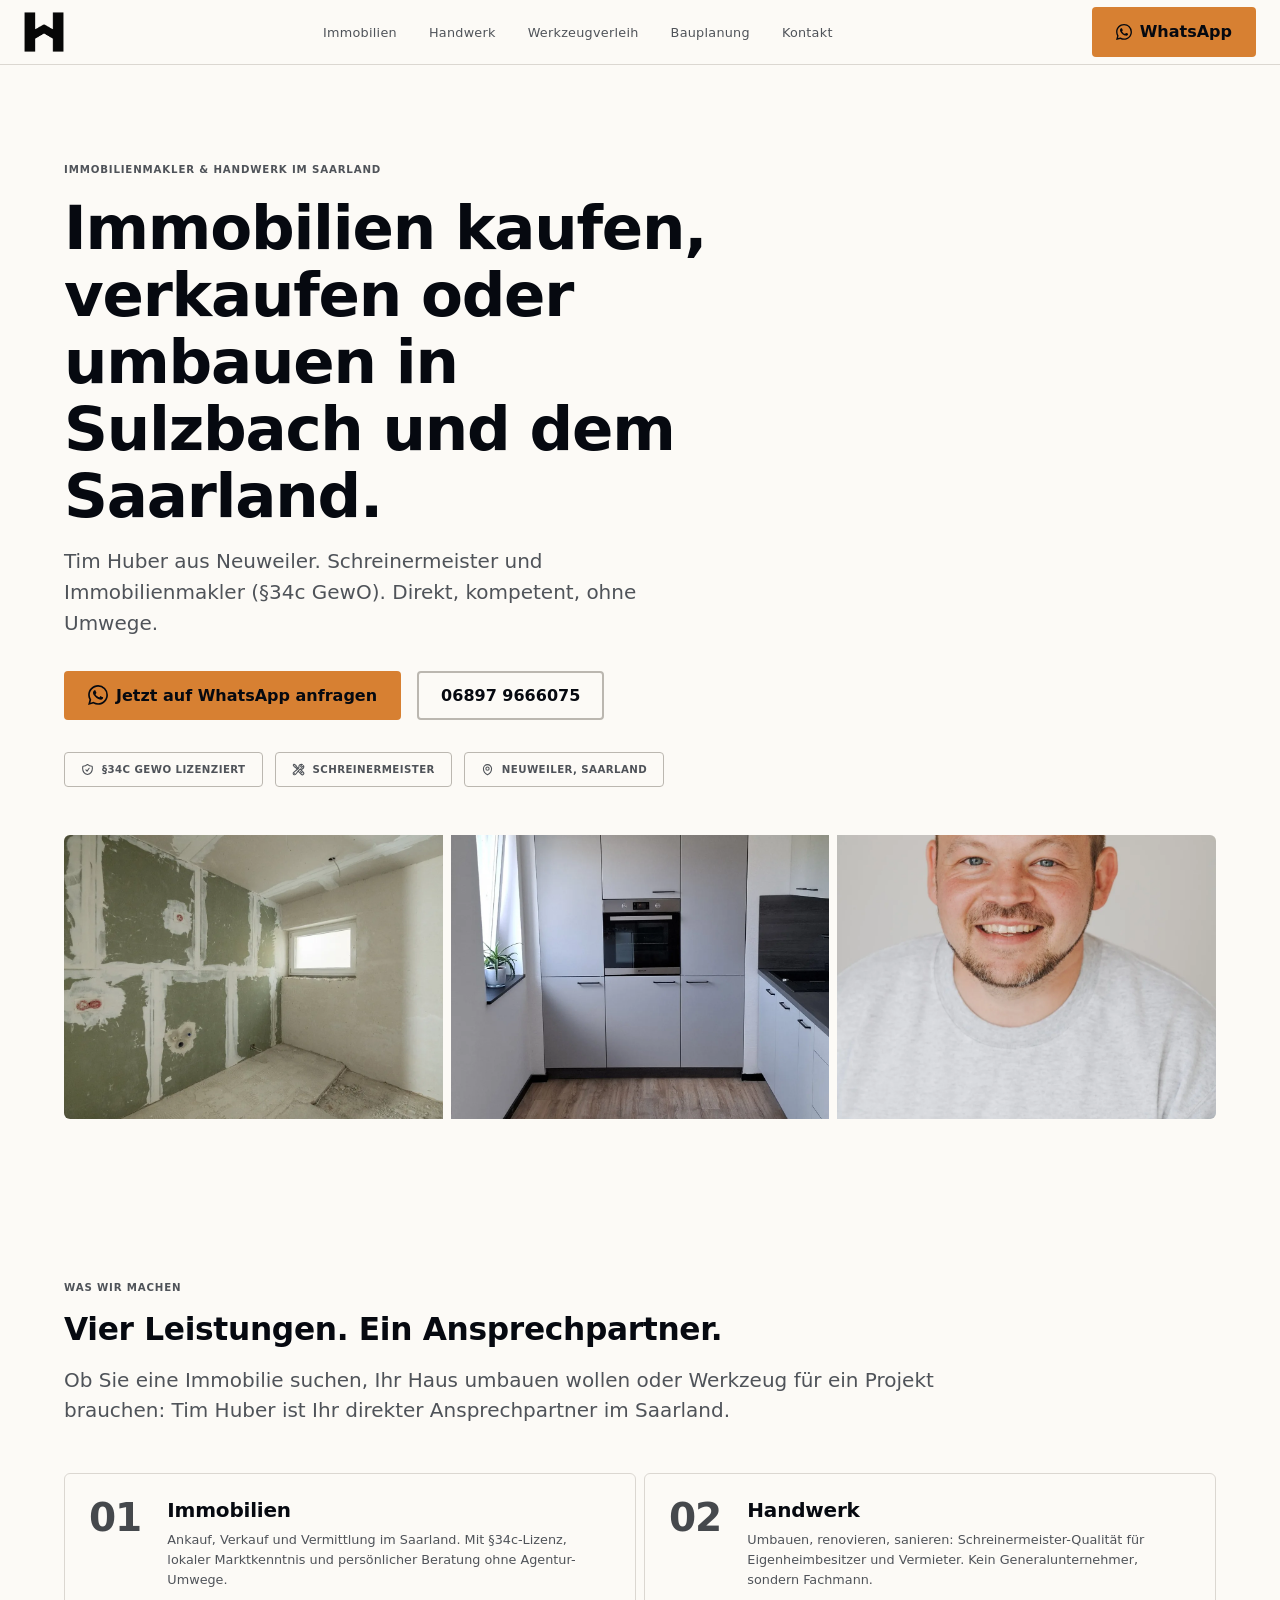
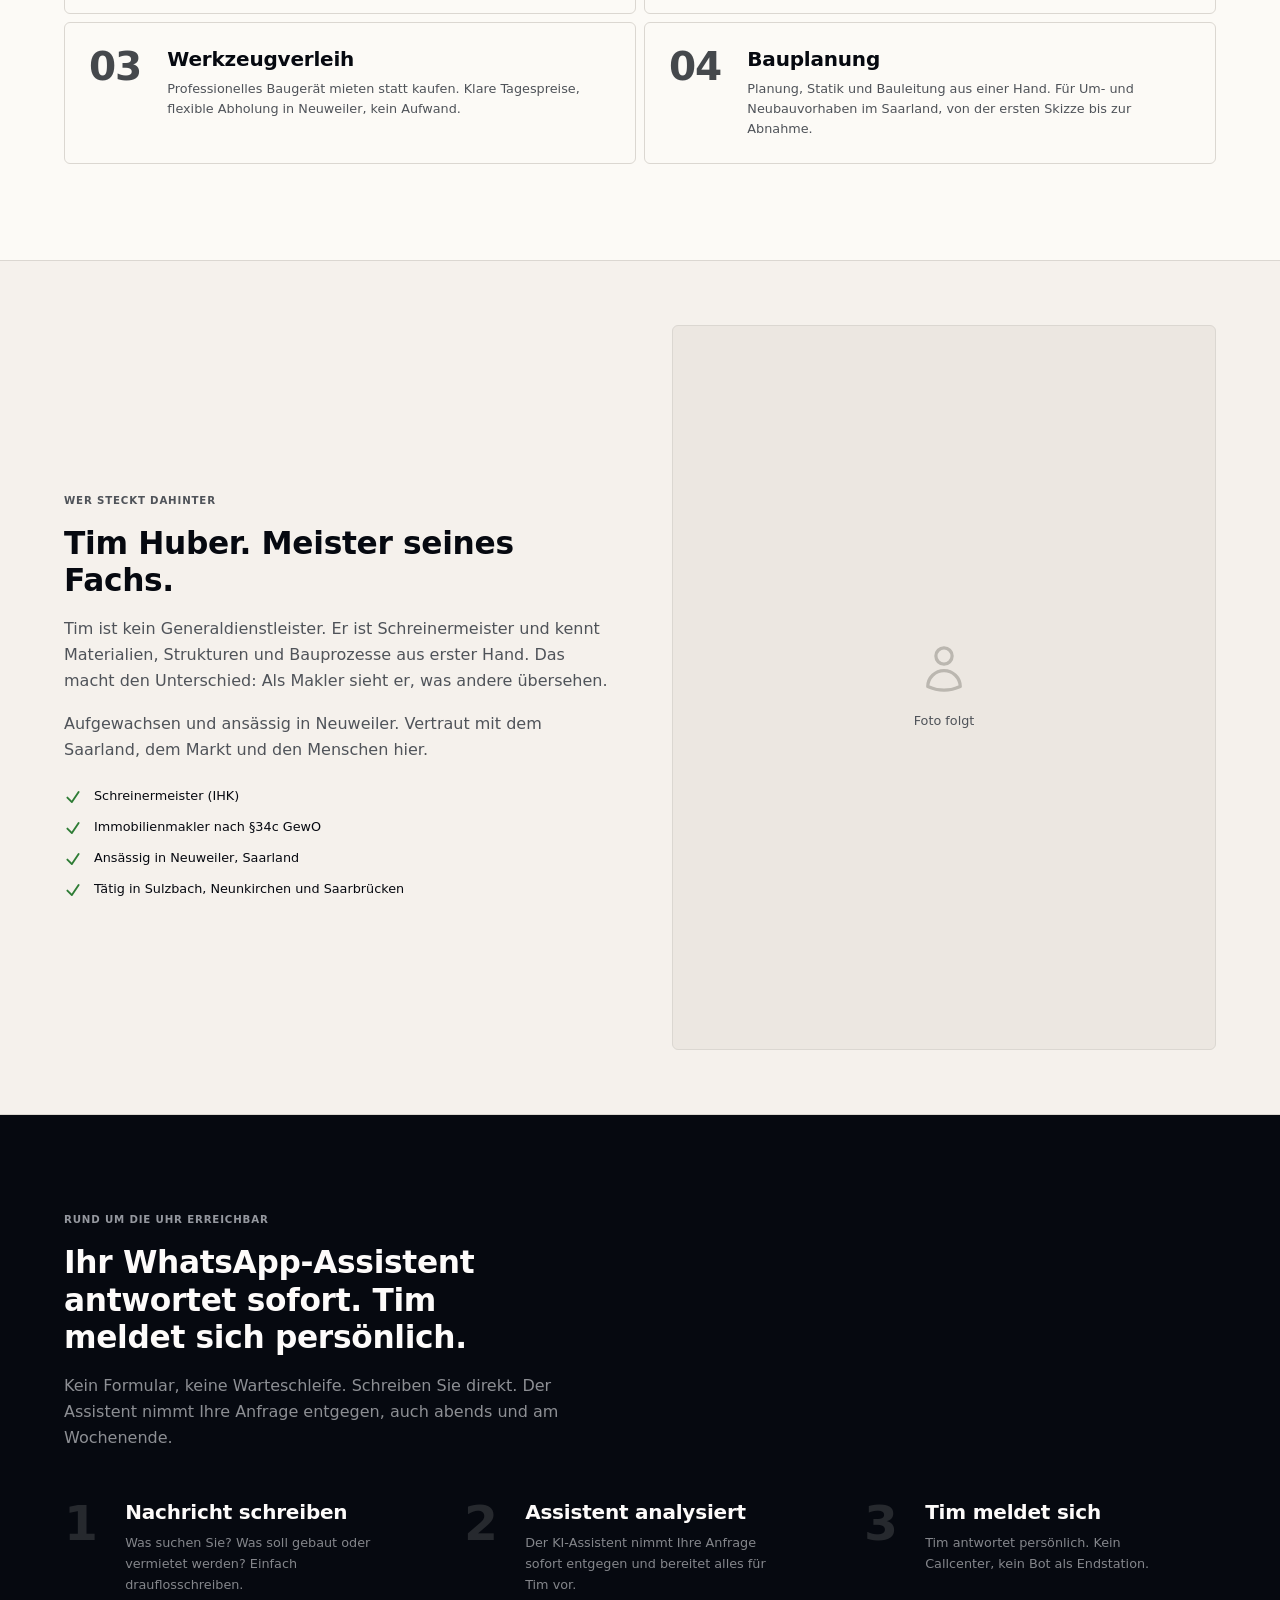
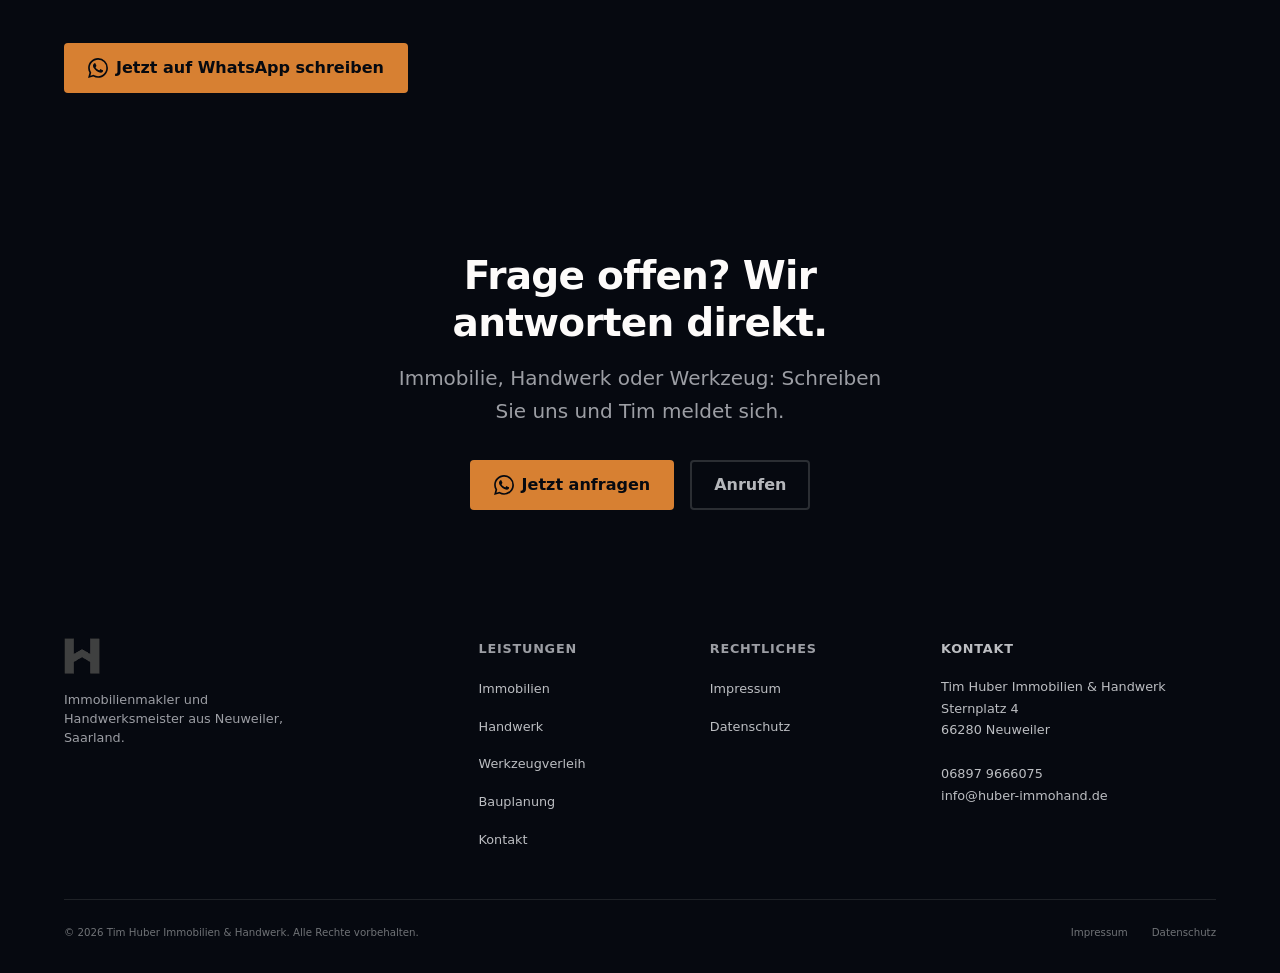
==== commit 37ed67a5: "fix: Lighthouse-Findings — Favicon, CSP frame-ancestors, Kontrast, robots.txt - favicon.ico aus th-l" ====
--- a/index.html
+++ b/index.html
@@ -2,11 +2,12 @@
 <html lang="de">
 <head>
   <meta charset="UTF-8">
+  <link rel="icon" href="favicon.ico">
   <meta name="viewport" content="width=device-width, initial-scale=1.0">
 
   <!-- Security -->
   <meta http-equiv="Content-Security-Policy"
-        content="default-src 'none'; style-src 'self' https://fonts.googleapis.com 'unsafe-inline'; font-src 'self' https://fonts.gstatic.com; img-src 'self'; script-src 'self'; form-action 'none'; frame-ancestors 'none';">
+        content="default-src 'none'; style-src 'self' https://fonts.googleapis.com 'unsafe-inline'; font-src 'self' https://fonts.gstatic.com; img-src 'self'; script-src 'self'; form-action 'none';">
   <meta name="referrer" content="strict-origin-when-cross-origin">
 
   <!-- SEO -->
@@ -163,7 +164,7 @@
       background: var(--c-text);
     }
     .wa-section .section-label {
-      color: oklch(44% 0.010 265);
+      color: oklch(68% 0.010 265);
     }
     .wa-section h2 {
       color: var(--c-text-light);
--- a/css/components.css
+++ b/css/components.css
@@ -556,7 +556,7 @@
   font-family: var(--font-heading);
   font-size: var(--text-2xl);
   font-weight: 800;
-  color: var(--c-border-dark);
+  color: oklch(40% 0.008 265);
   line-height: 1;
   flex-shrink: 0;
   width: 2ch;
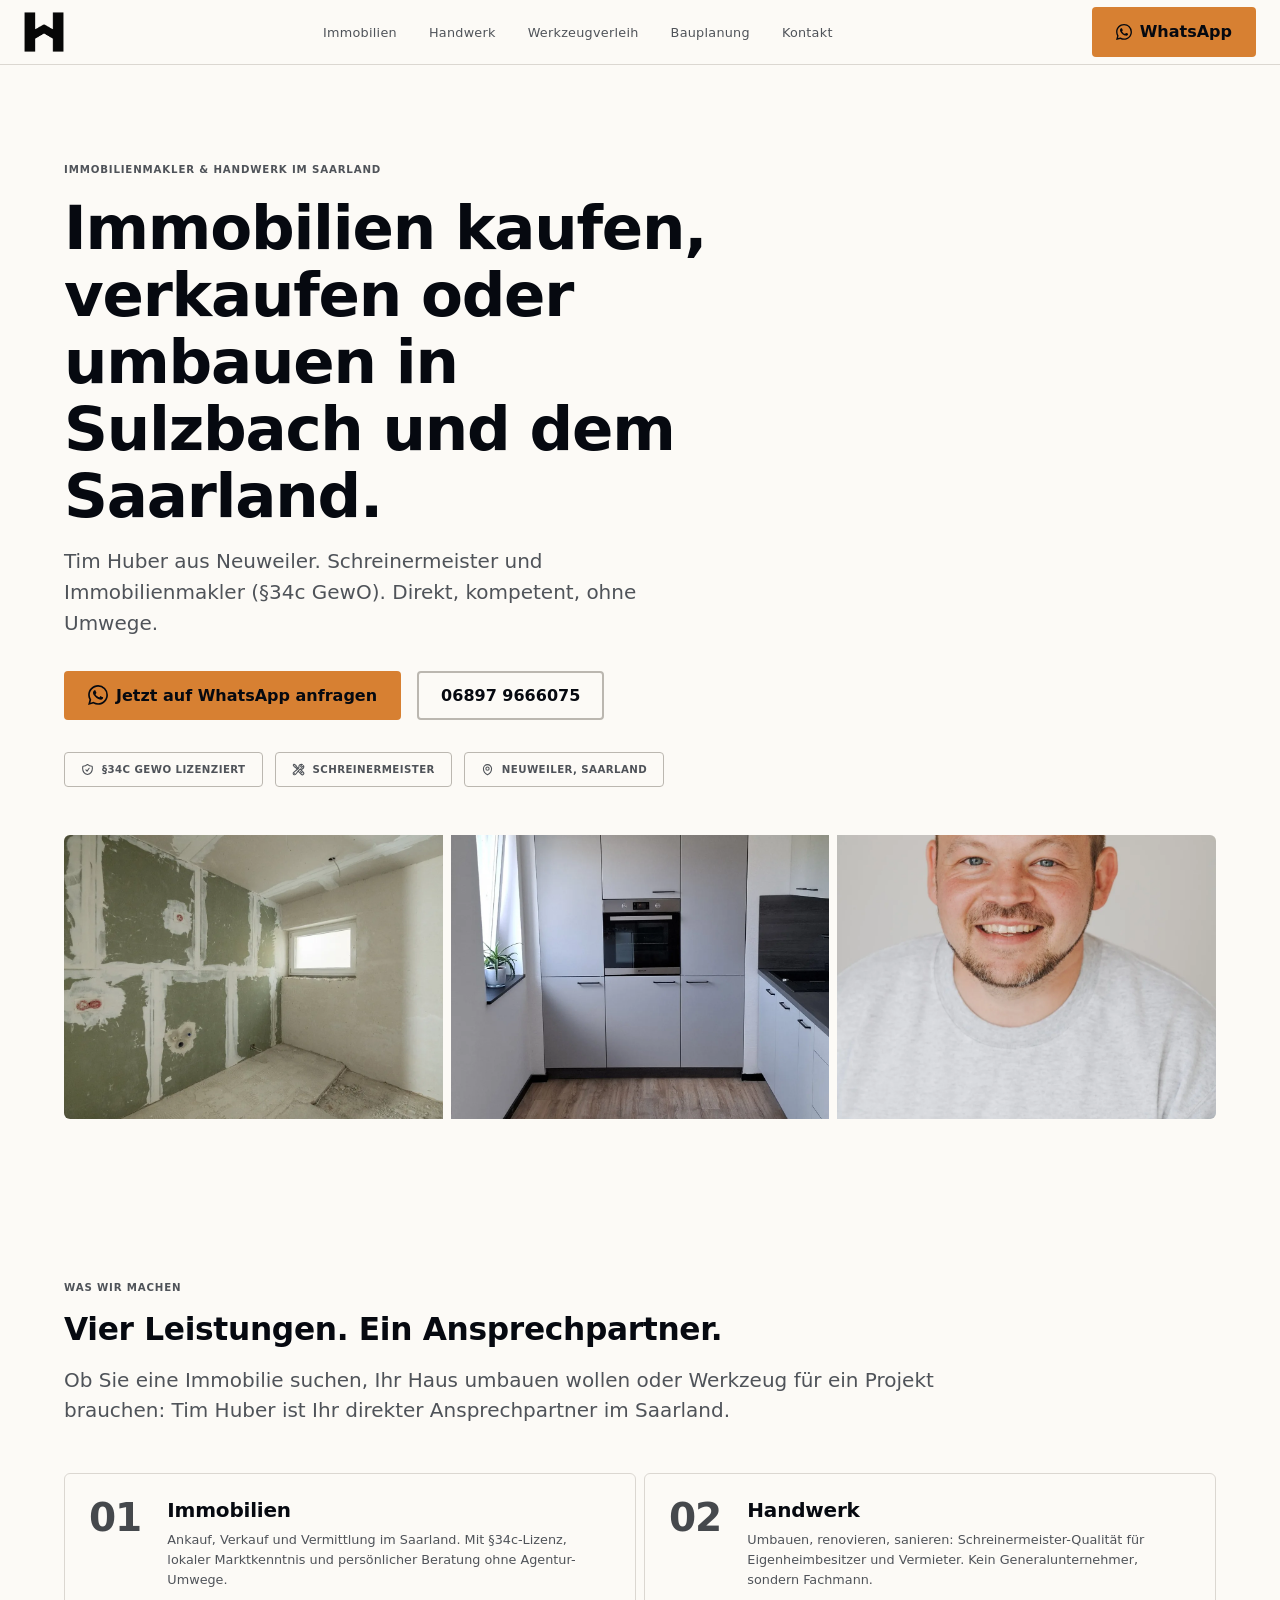
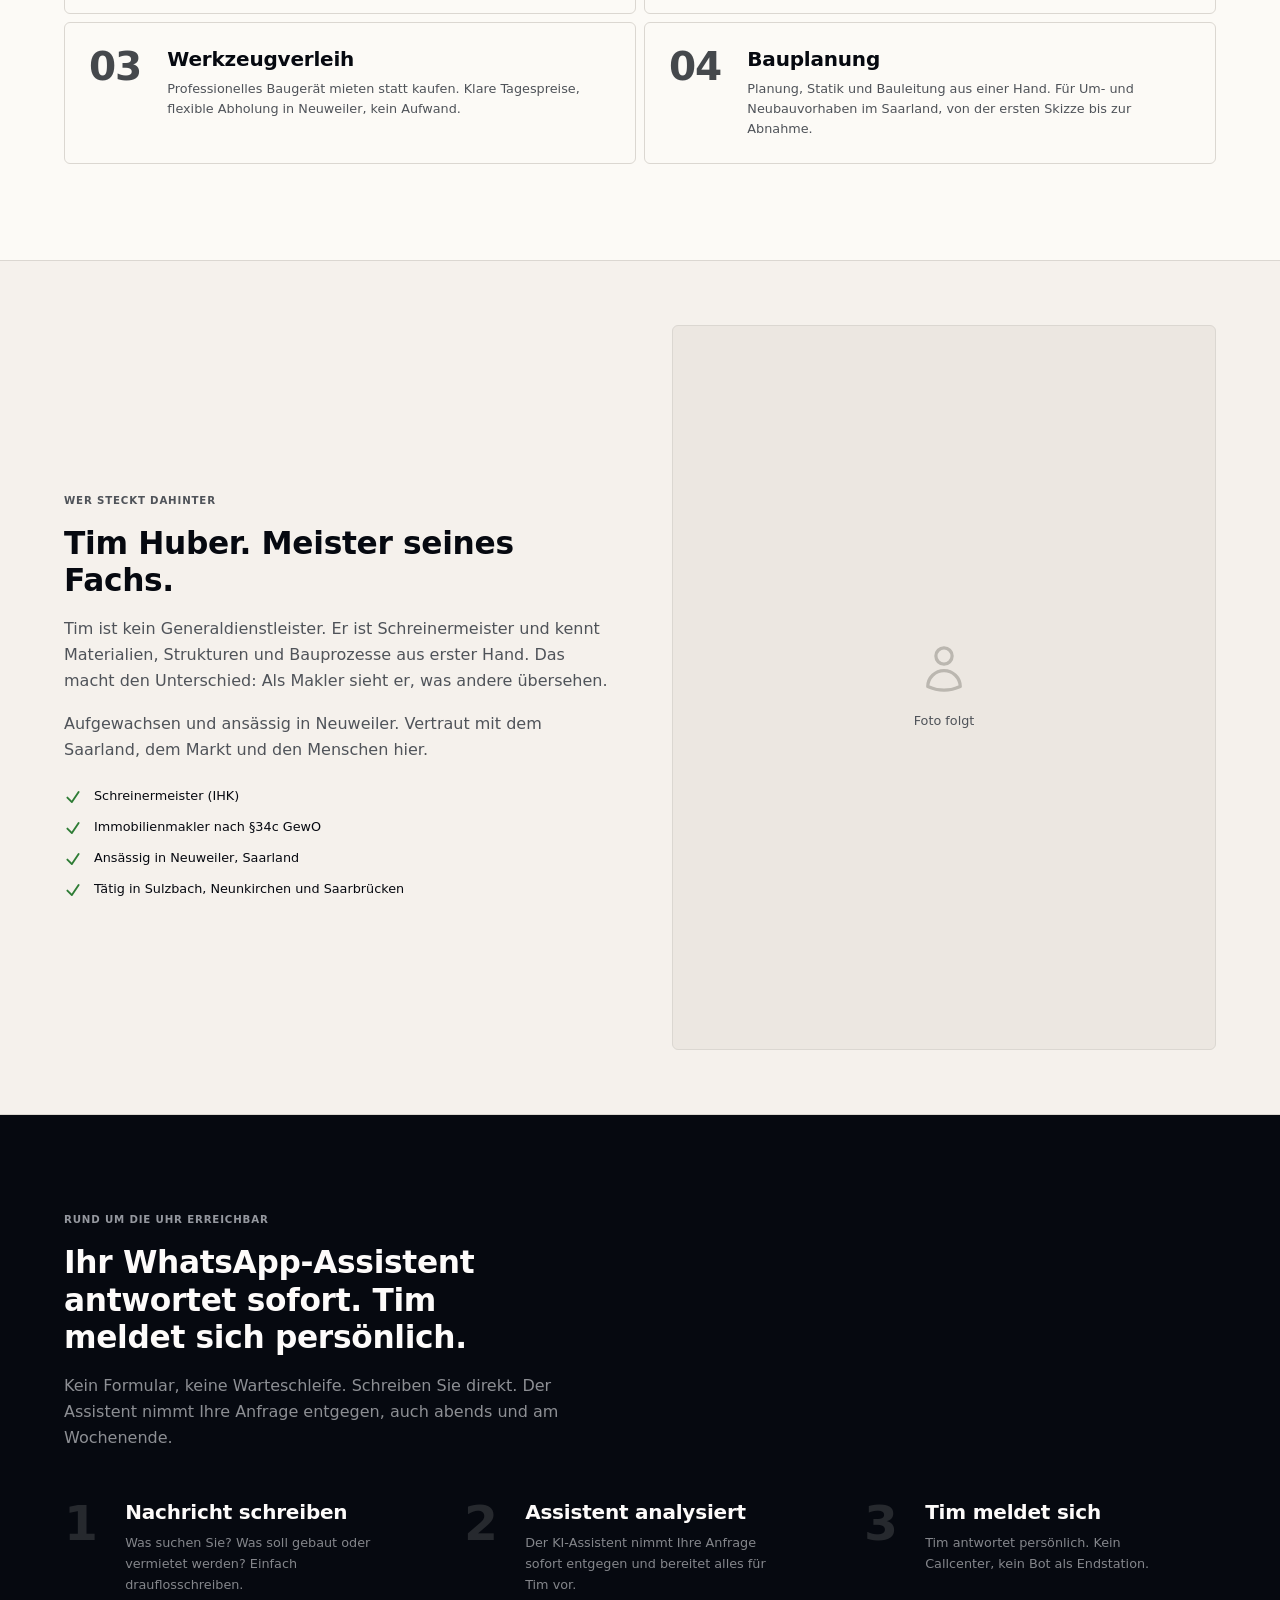
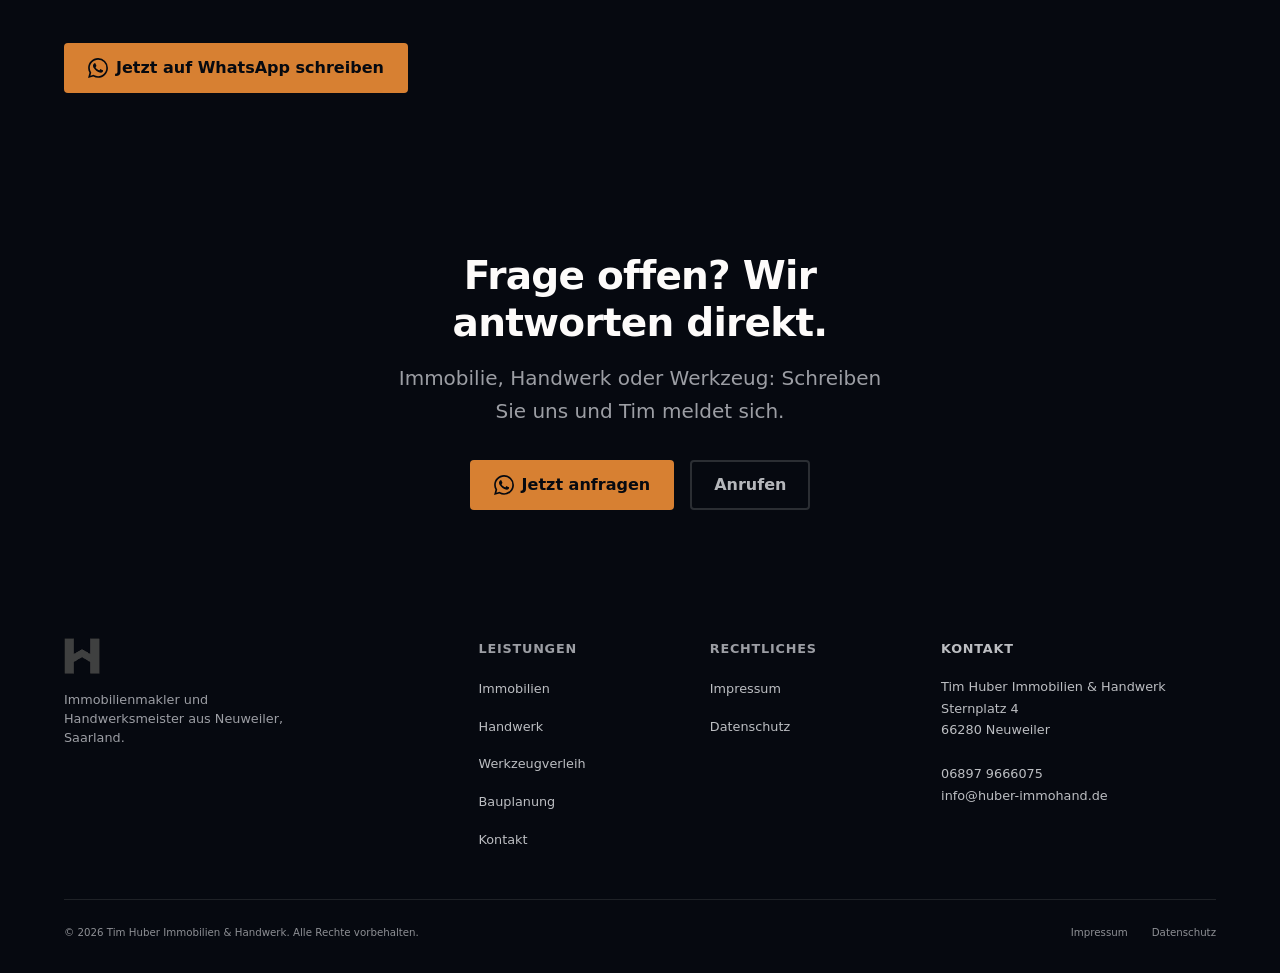
==== commit 91ec7aa4: "fix: Lighthouse accessibility + SEO — Kontrast Footer, CSP connect-src - .footer-copy + .footer-lega" ====
--- a/index.html
+++ b/index.html
@@ -7,7 +7,7 @@
 
   <!-- Security -->
   <meta http-equiv="Content-Security-Policy"
-        content="default-src 'none'; style-src 'self' https://fonts.googleapis.com 'unsafe-inline'; font-src 'self' https://fonts.gstatic.com; img-src 'self'; script-src 'self'; form-action 'none';">
+        content="default-src 'none'; style-src 'self' https://fonts.googleapis.com 'unsafe-inline'; font-src 'self' https://fonts.gstatic.com; img-src 'self'; script-src 'self'; connect-src 'self'; form-action 'none';">
   <meta name="referrer" content="strict-origin-when-cross-origin">
 
   <!-- SEO -->
--- a/css/components.css
+++ b/css/components.css
@@ -403,7 +403,7 @@
 
 .footer-copy {
   font-size: var(--text-xs);
-  color: oklch(55% 0.008 265);
+  color: oklch(65% 0.008 265);
 }
 
 .footer-legal {
@@ -413,7 +413,7 @@
 
 .footer-legal a {
   font-size: var(--text-xs);
-  color: oklch(55% 0.008 265);
+  color: oklch(65% 0.008 265);
   text-decoration: none;
 }
 
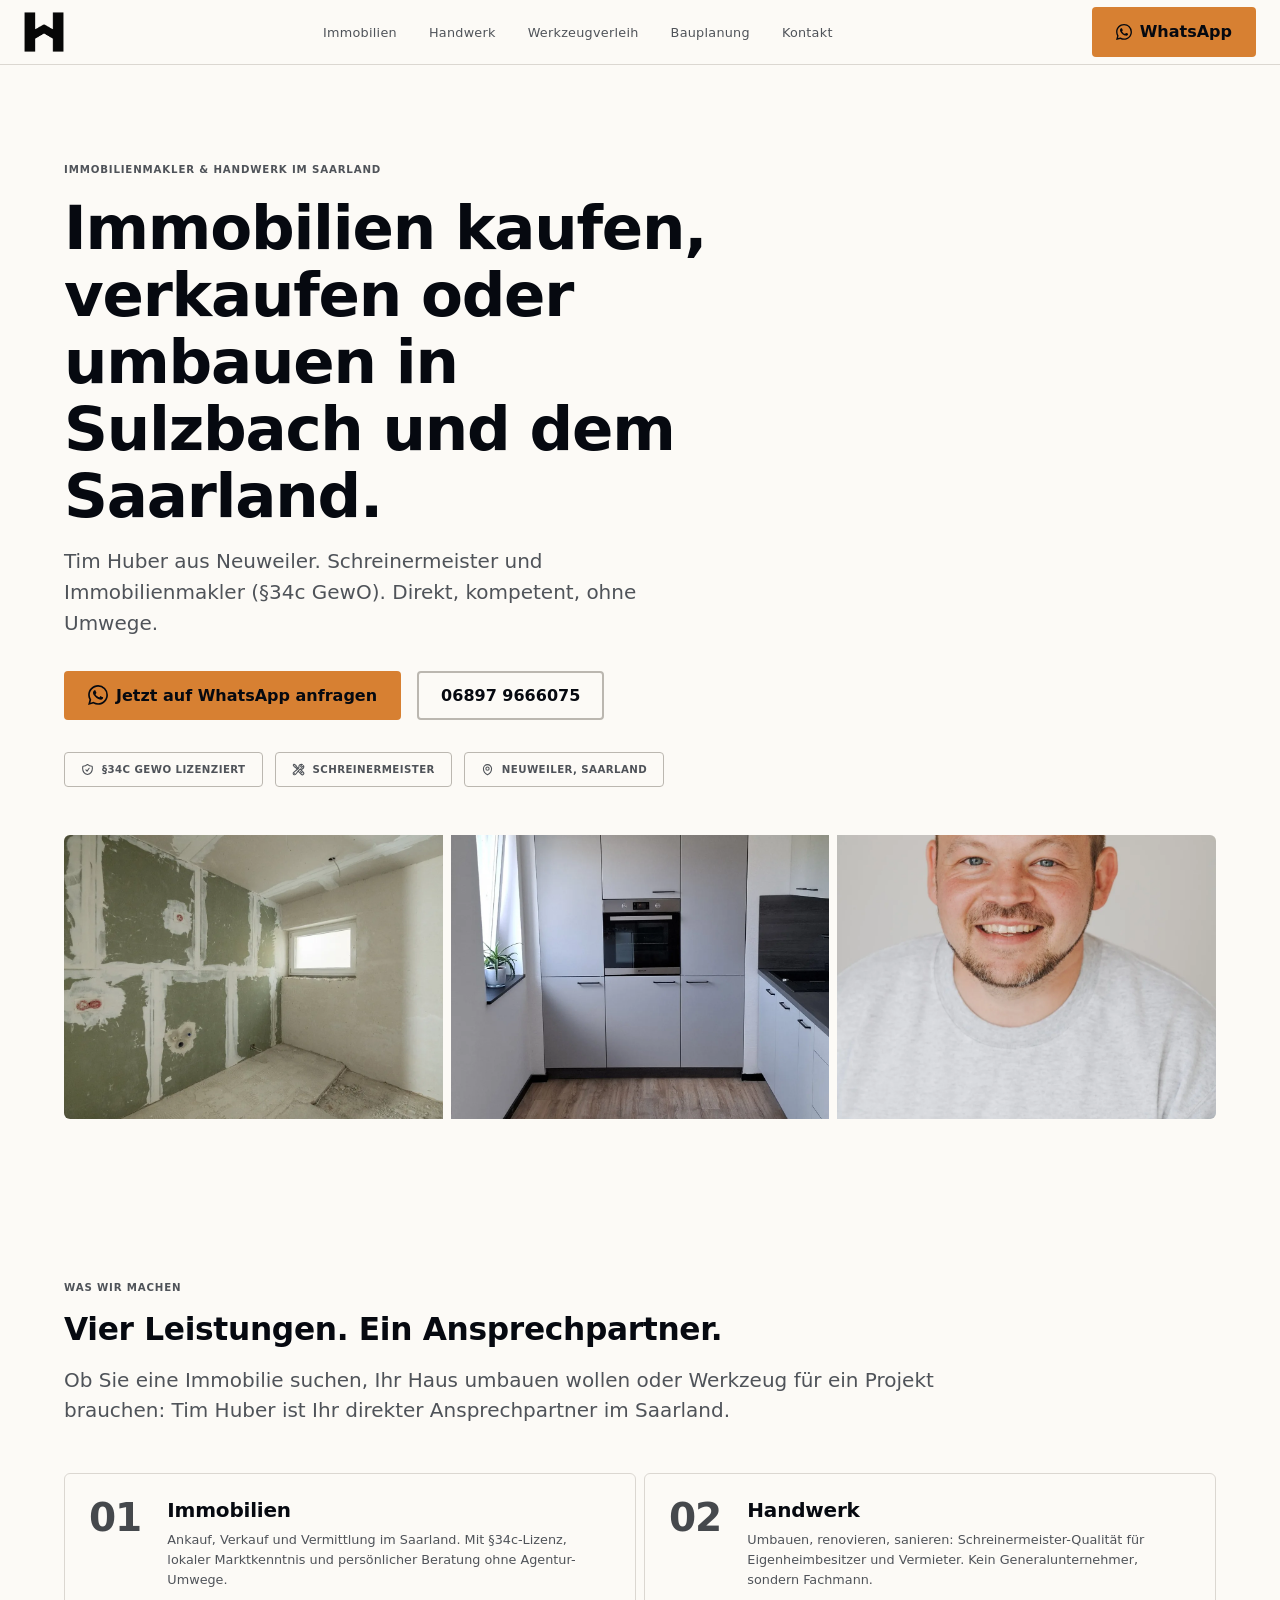
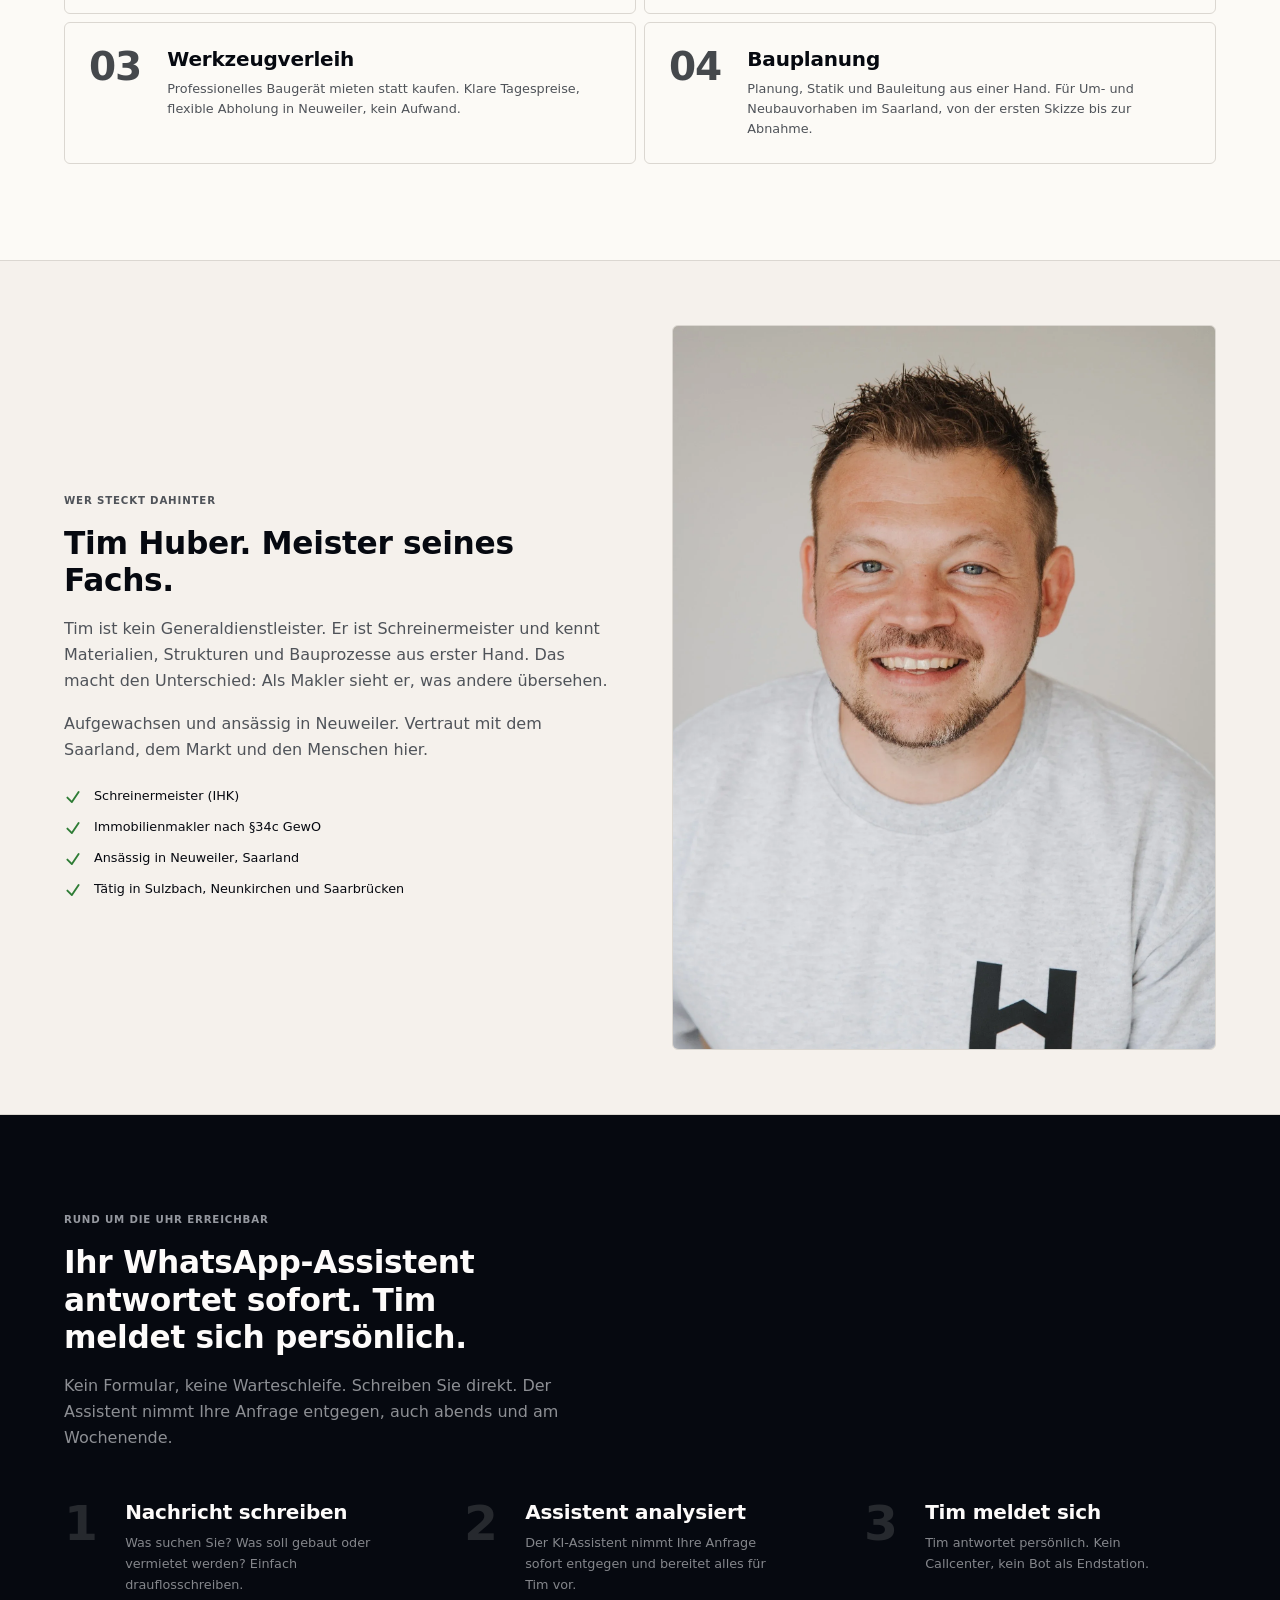
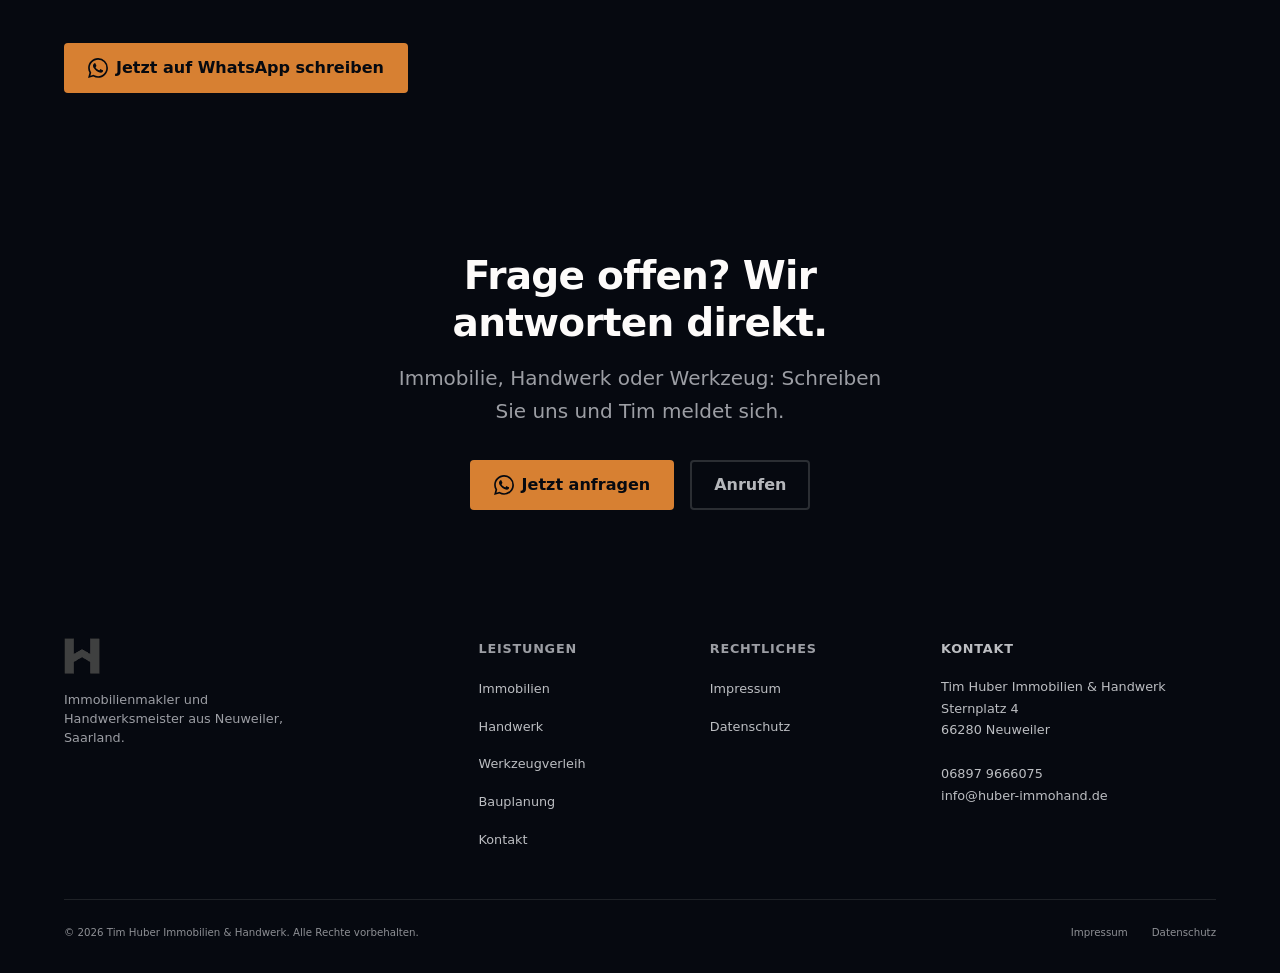
==== commit c4bdd9e7: "feat: Tim-Portrait, Werkzeugverleih-Redesign, Werkzeug-Fotos - index.html: Tim-Portrait-Bild eingeba" ====
--- a/index.html
+++ b/index.html
@@ -24,10 +24,10 @@
   <meta property="og:locale"      content="de_DE">
 
   <!-- CSS -->
-  <link rel="stylesheet" href="css/tokens.css">
-  <link rel="stylesheet" href="css/base.css">
-  <link rel="stylesheet" href="css/components.css">
-  <link rel="stylesheet" href="css/layout.css">
+  <link rel="stylesheet" href="css/tokens.css?v=2">
+  <link rel="stylesheet" href="css/base.css?v=2">
+  <link rel="stylesheet" href="css/components.css?v=2">
+  <link rel="stylesheet" href="css/layout.css?v=2">
 
   <!-- Page-specific styles -->
   <style>
@@ -502,13 +502,12 @@
             </ul>
           </div>
 
-          <div class="ueber-photo" role="img" aria-label="Foto von Tim Huber folgt">
-            <div class="ueber-photo-placeholder">
-              <svg viewBox="0 0 24 24" stroke-width="1.5" aria-hidden="true" focusable="false">
-                <path stroke-linecap="round" stroke-linejoin="round" d="M15.75 6a3.75 3.75 0 11-7.5 0 3.75 3.75 0 017.5 0zM4.501 20.118a7.5 7.5 0 0114.998 0A17.933 17.933 0 0112 21.75c-2.676 0-5.216-.584-7.499-1.632z"/>
-              </svg>
-              <span>Foto folgt</span>
-            </div>
+          <div class="ueber-photo">
+            <img src="img/tim-portrait.webp"
+                 alt="Tim Huber, Schreinermeister und Immobilienmakler aus Neuweiler im Saarland"
+                 width="834" height="1250"
+                 loading="lazy"
+                 style="width:100%;height:100%;object-fit:cover;object-position:center top;">
           </div>
         </div>
       </div>
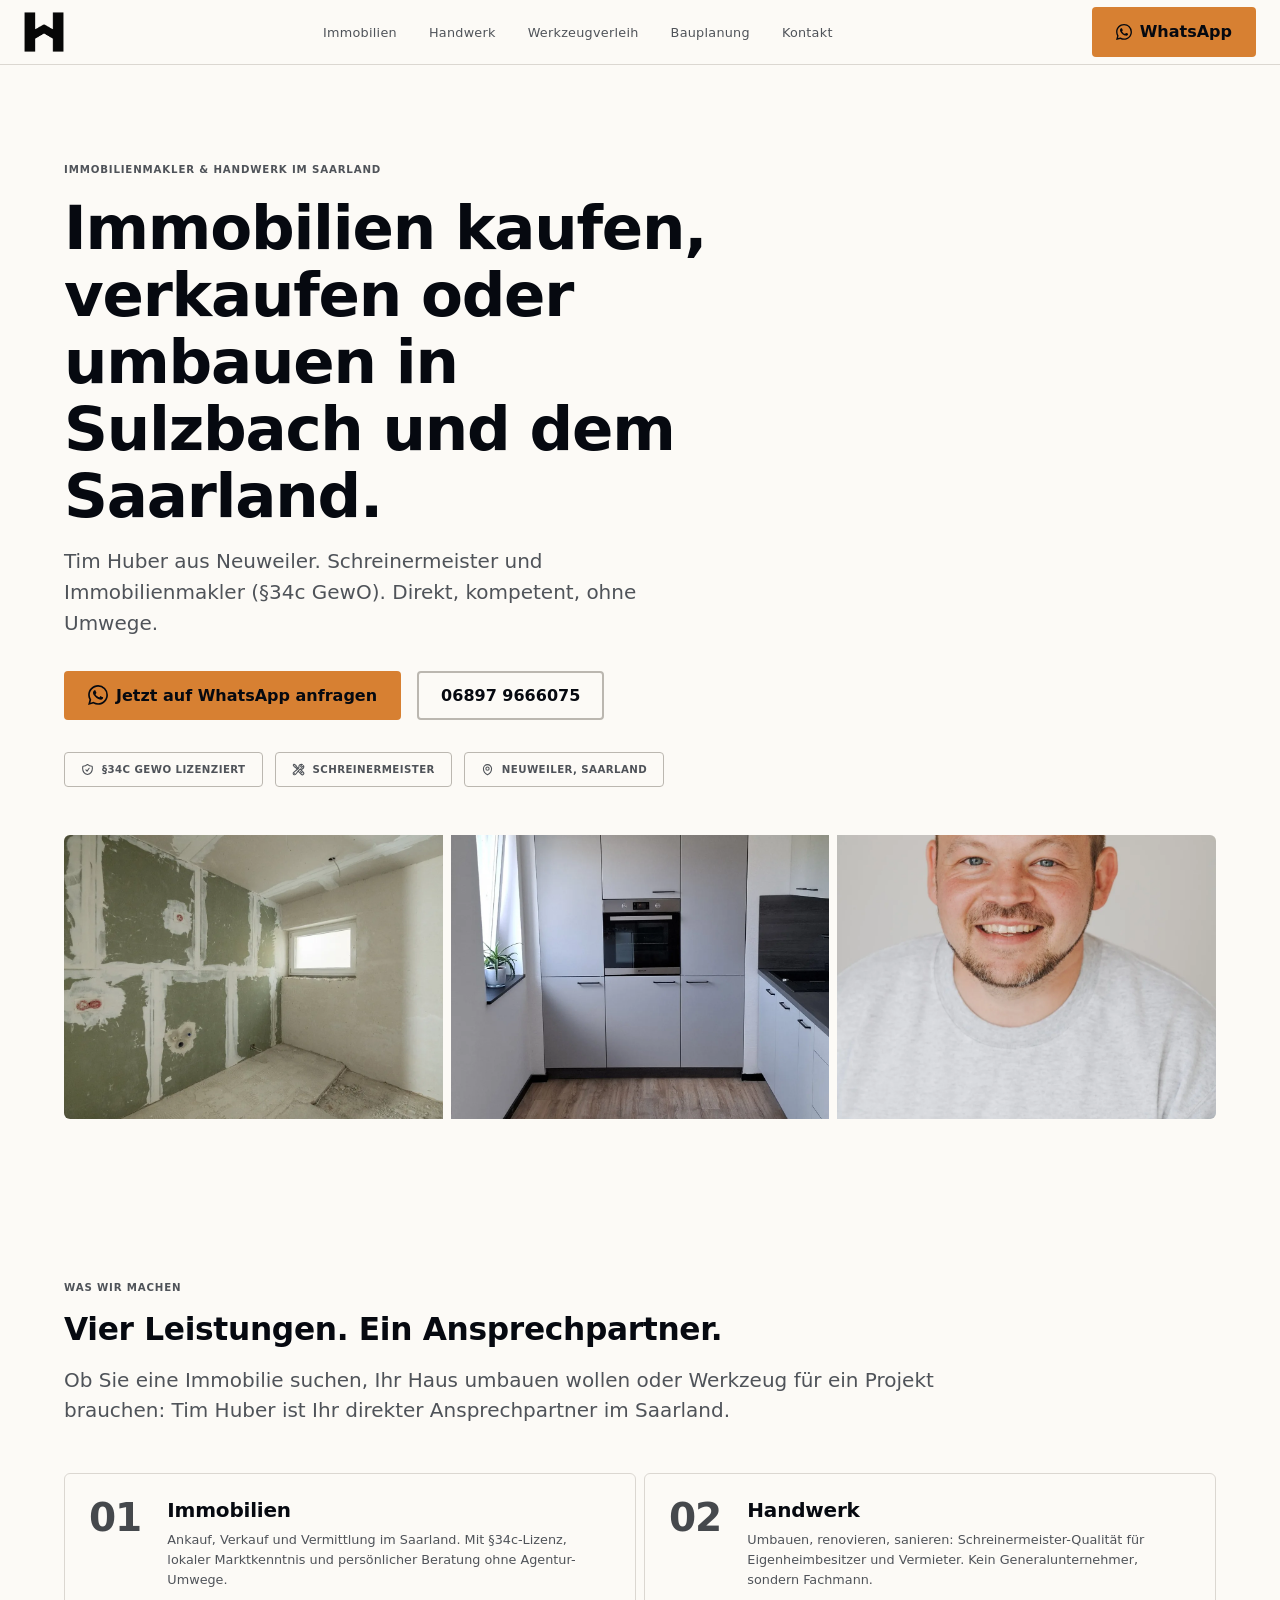
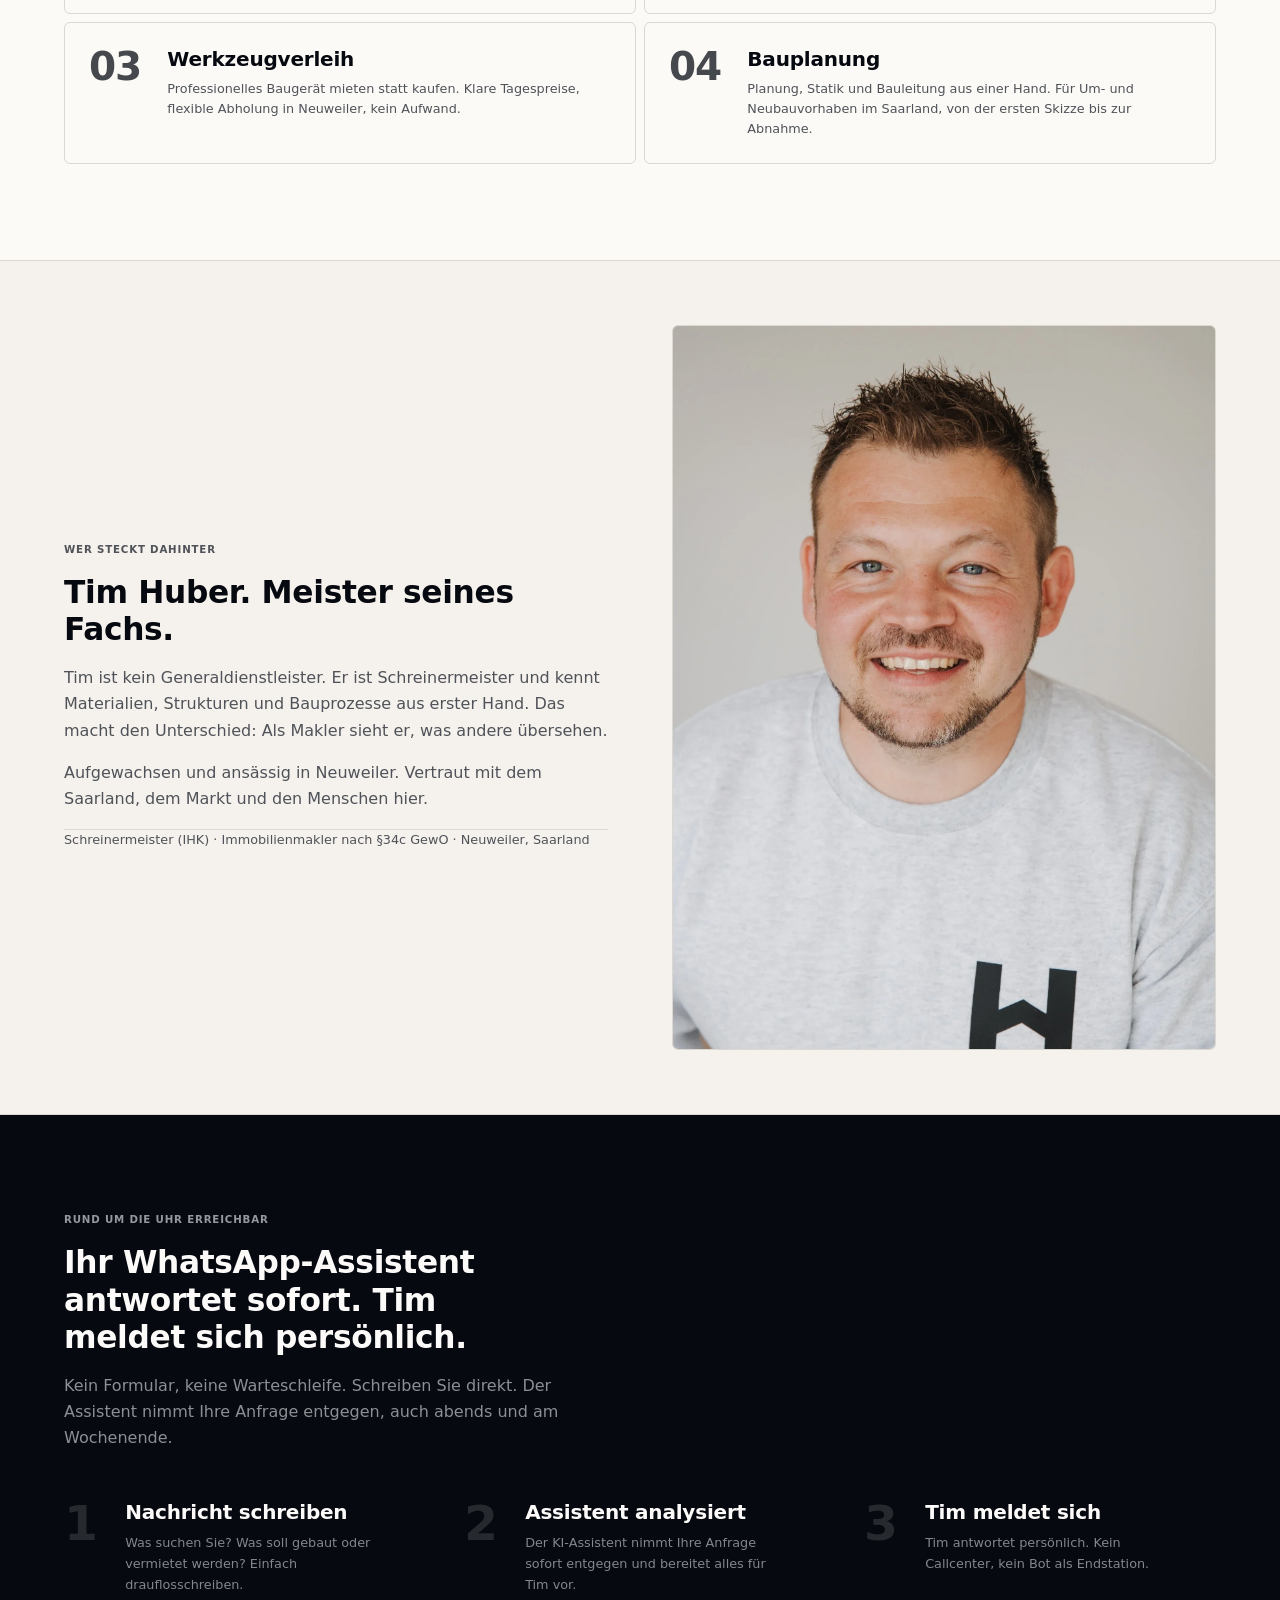
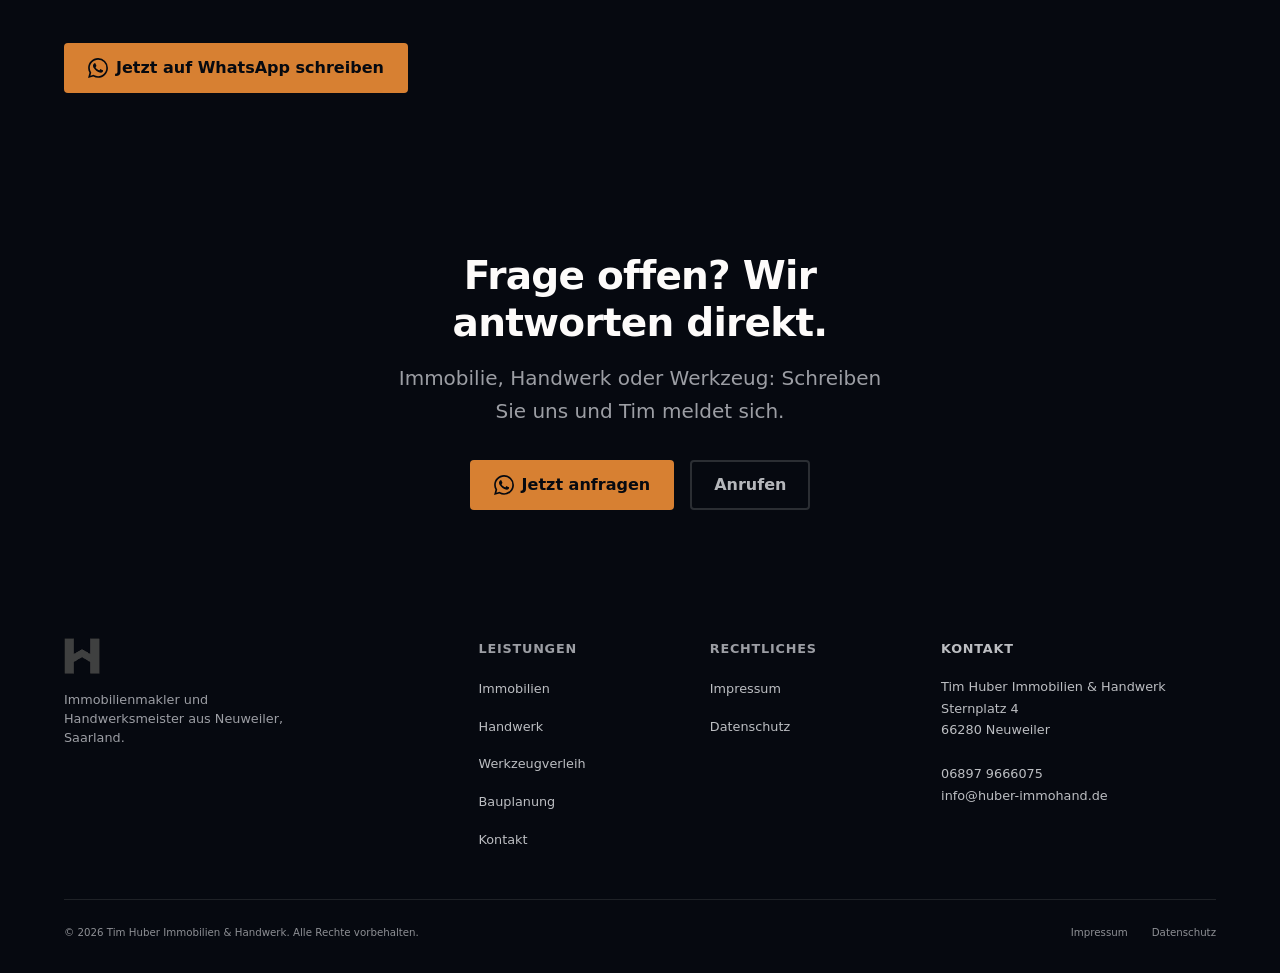
==== commit 0a699fc8: "design: roast-fixes — differentiator, prose bio, dark page-header Fix 1 (immobilien.html): Replace 4" ====
--- a/index.html
+++ b/index.html
@@ -109,27 +109,13 @@
       color: var(--c-text-muted);
       margin-top: var(--space-4);
     }
-    .qual-list {
-      display: flex;
-      flex-direction: column;
-      gap: var(--space-3);
+    .ueber-credentials {
       margin-top: var(--space-6);
-    }
-    .qual-item {
-      display: flex;
-      align-items: flex-start;
-      gap: var(--space-3);
+      padding-top: var(--space-5);
+      border-top: 1px solid var(--c-border);
       font-size: var(--text-sm);
-      color: var(--c-text);
-      line-height: 1.4;
-    }
-    .qual-item svg {
-      width: 18px;
-      height: 18px;
-      stroke: oklch(52% 0.13 145);
-      fill: none;
-      flex-shrink: 0;
-      margin-top: 1px;
+      color: var(--c-text-muted);
+      line-height: 1.6;
     }
     .ueber-photo {
       aspect-ratio: 3 / 4;
@@ -474,32 +460,9 @@
             <p>
               Aufgewachsen und ansässig in Neuweiler. Vertraut mit dem Saarland, dem Markt und den Menschen hier.
             </p>
-            <ul class="qual-list" aria-label="Qualifikationen von Tim Huber">
-              <li class="qual-item">
-                <svg viewBox="0 0 24 24" stroke-width="2.5" aria-hidden="true" focusable="false">
-                  <path stroke-linecap="round" stroke-linejoin="round" d="M4.5 12.75l6 6 9-13.5"/>
-                </svg>
-                Schreinermeister (IHK)
-              </li>
-              <li class="qual-item">
-                <svg viewBox="0 0 24 24" stroke-width="2.5" aria-hidden="true" focusable="false">
-                  <path stroke-linecap="round" stroke-linejoin="round" d="M4.5 12.75l6 6 9-13.5"/>
-                </svg>
-                Immobilienmakler nach §34c GewO
-              </li>
-              <li class="qual-item">
-                <svg viewBox="0 0 24 24" stroke-width="2.5" aria-hidden="true" focusable="false">
-                  <path stroke-linecap="round" stroke-linejoin="round" d="M4.5 12.75l6 6 9-13.5"/>
-                </svg>
-                Ansässig in Neuweiler, Saarland
-              </li>
-              <li class="qual-item">
-                <svg viewBox="0 0 24 24" stroke-width="2.5" aria-hidden="true" focusable="false">
-                  <path stroke-linecap="round" stroke-linejoin="round" d="M4.5 12.75l6 6 9-13.5"/>
-                </svg>
-                Tätig in Sulzbach, Neunkirchen und Saarbrücken
-              </li>
-            </ul>
+            <p class="ueber-credentials">
+              Schreinermeister (IHK) · Immobilienmakler nach §34c GewO · Neuweiler, Saarland
+            </p>
           </div>
 
           <div class="ueber-photo">
--- a/css/layout.css
+++ b/css/layout.css
@@ -160,23 +160,30 @@
    ------------------------------------------------------------------ */
 
 .page-header {
-  padding-block: var(--space-12) var(--space-8);
-  border-bottom: 1px solid var(--c-border);
+  background: var(--c-text);
+  padding-block: var(--space-12) var(--space-10);
+}
+
+.page-header p.text-muted,
+.page-header .section-label {
+  color: oklch(60% 0.01 265);
 }
 
 .page-header h1 {
   font-size: var(--text-2xl);
   font-weight: 800;
   letter-spacing: -0.02em;
+  color: oklch(97% 0.006 75);
 }
 
 .page-header .text-lead {
   margin-top: var(--space-3);
-}
-
-@media (min-width: 768px) {
-  .page-header { padding-block: var(--space-16) var(--space-12); }
-  .page-header h1 { font-size: var(--text-3xl); }
+  color: oklch(72% 0.01 265);
+}
+
+@media (min-width: 768px) {
+  .page-header { padding-block: var(--space-20) var(--space-16); }
+  .page-header h1 { font-size: clamp(2rem, 4vw, 2.75rem); }
 }
 
 /* ------------------------------------------------------------------
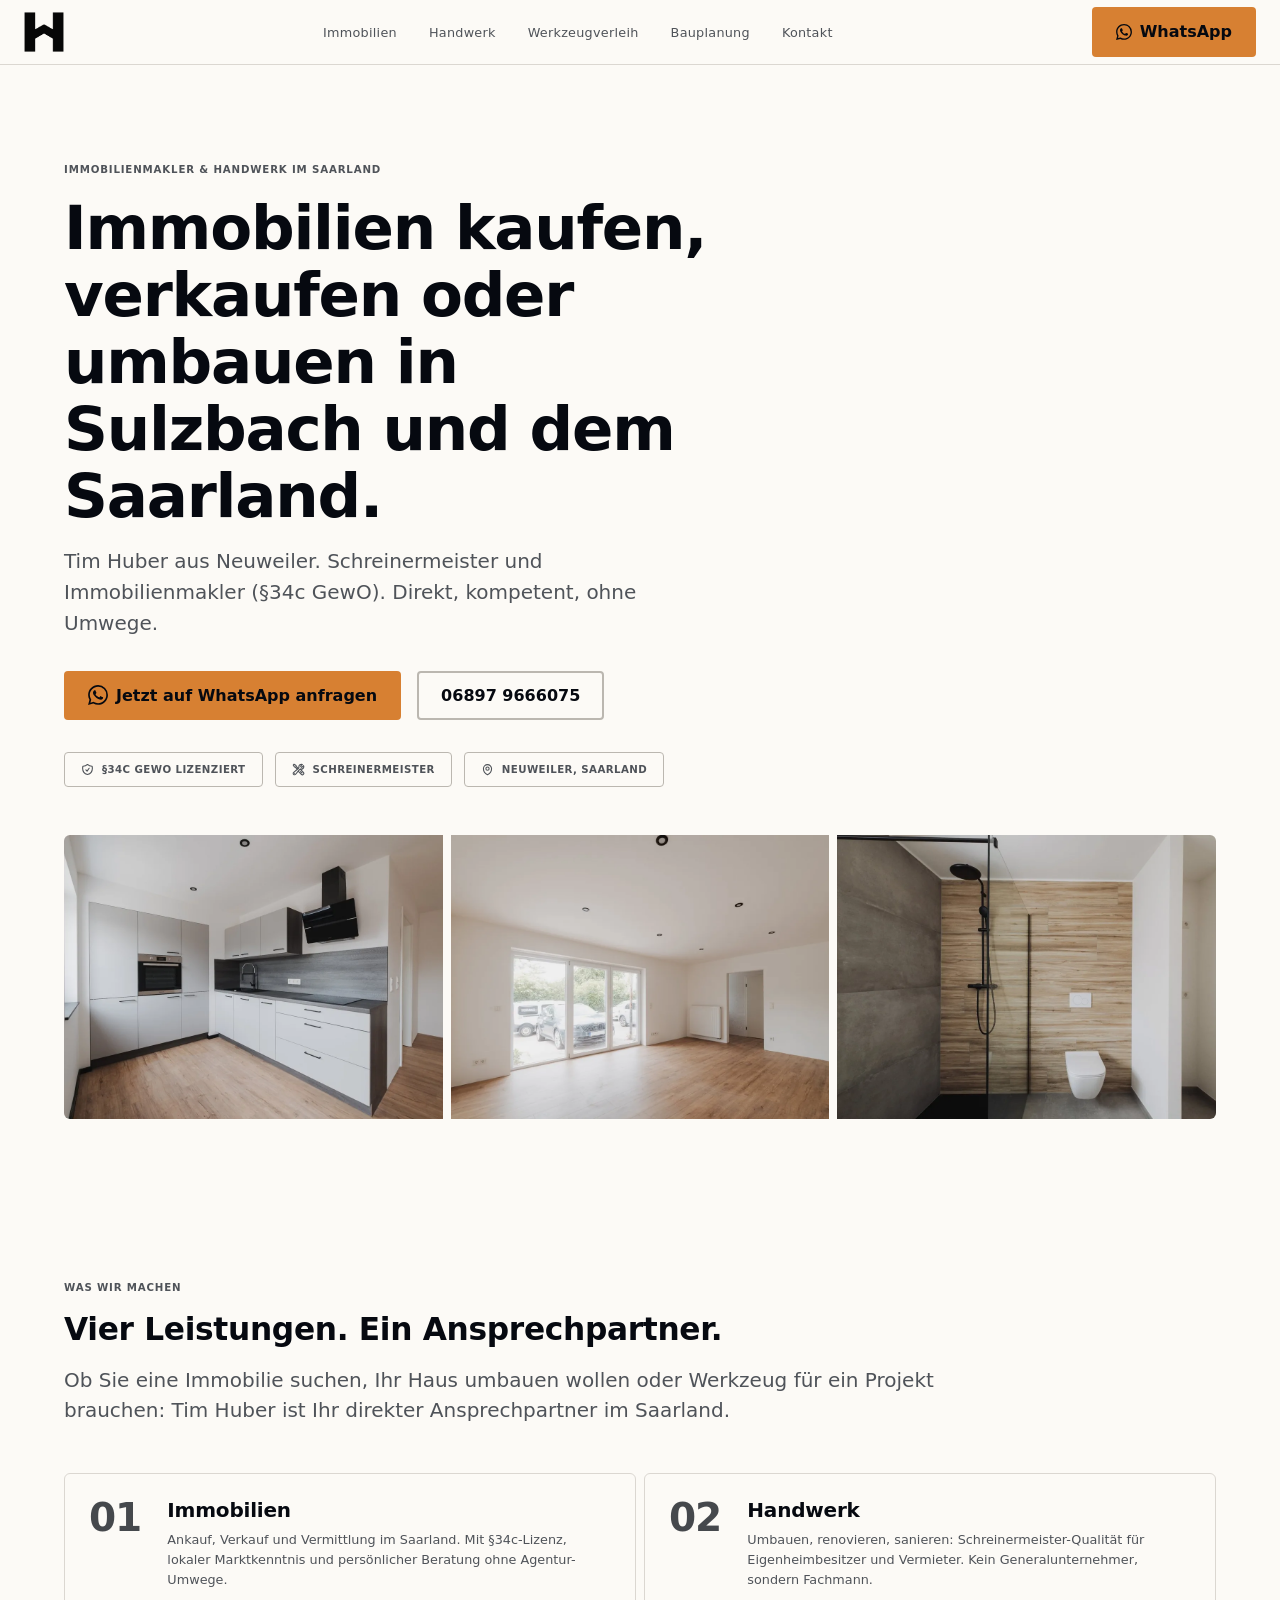
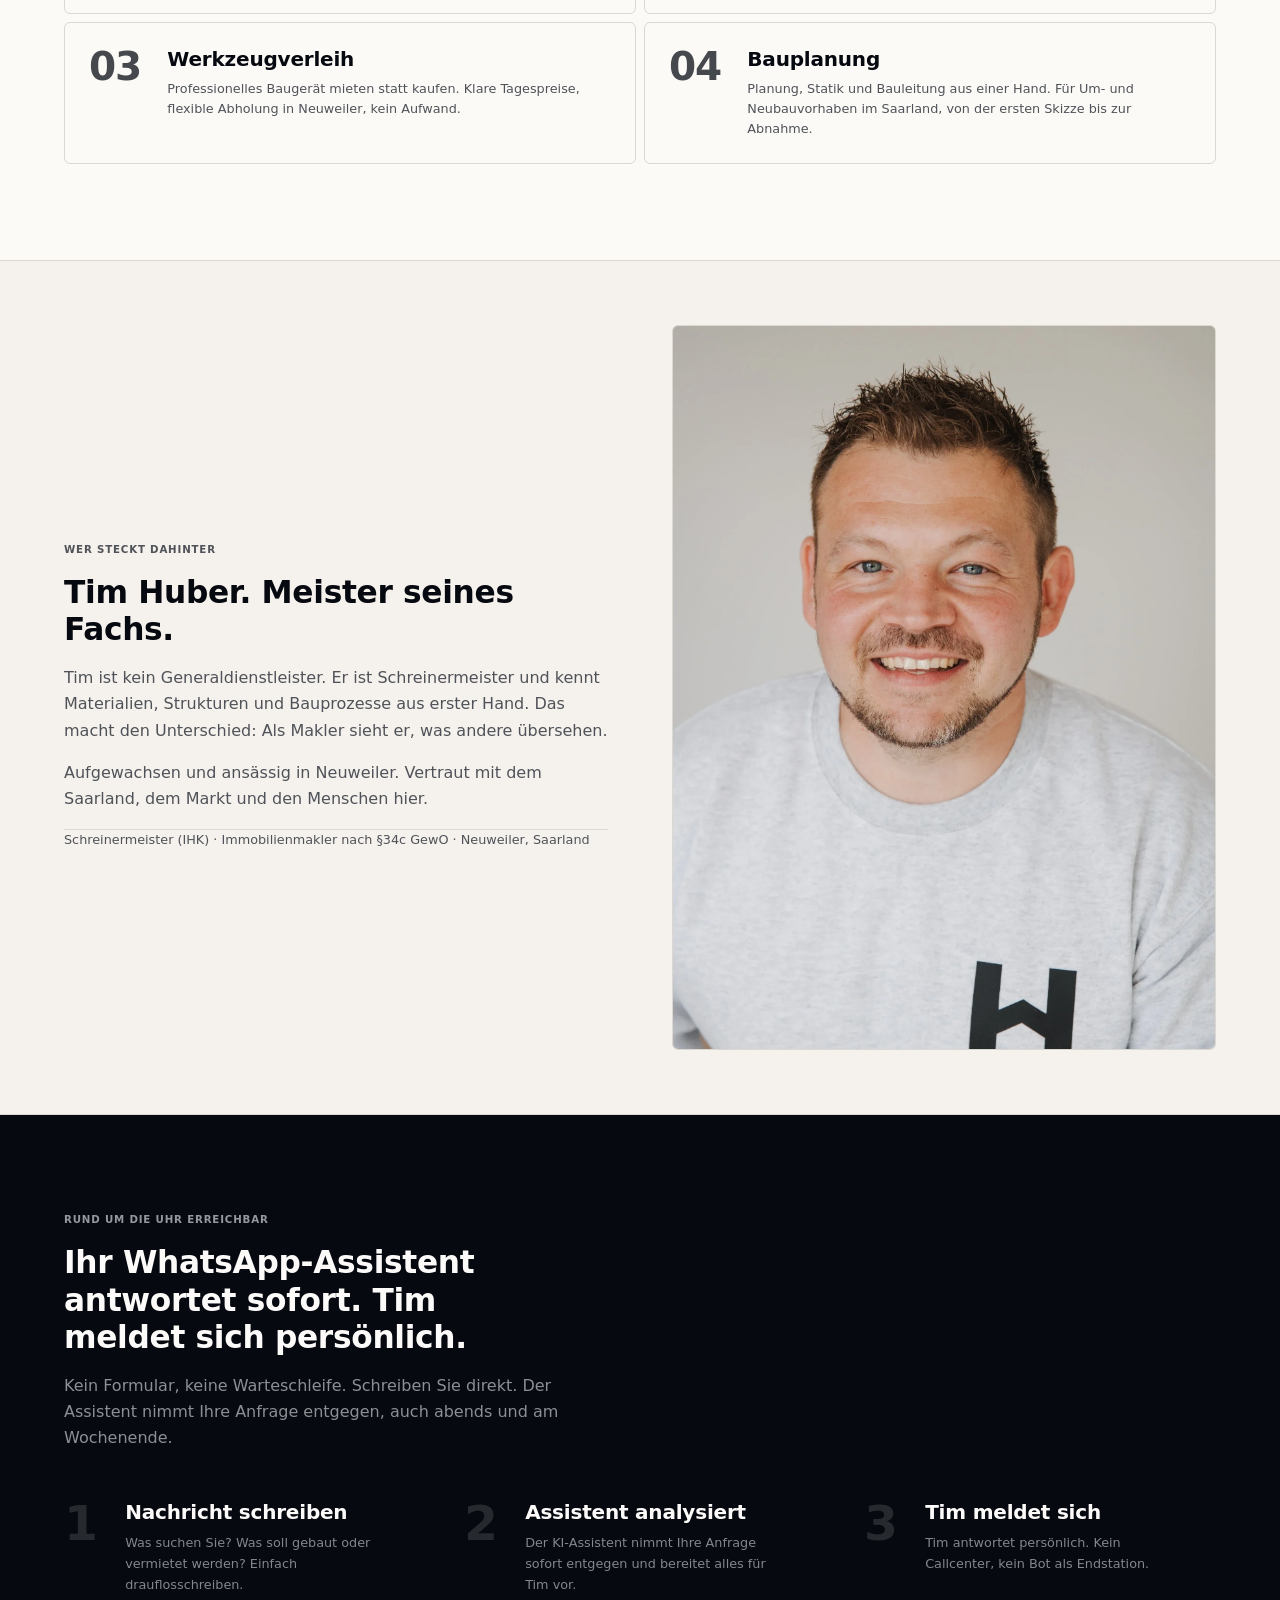
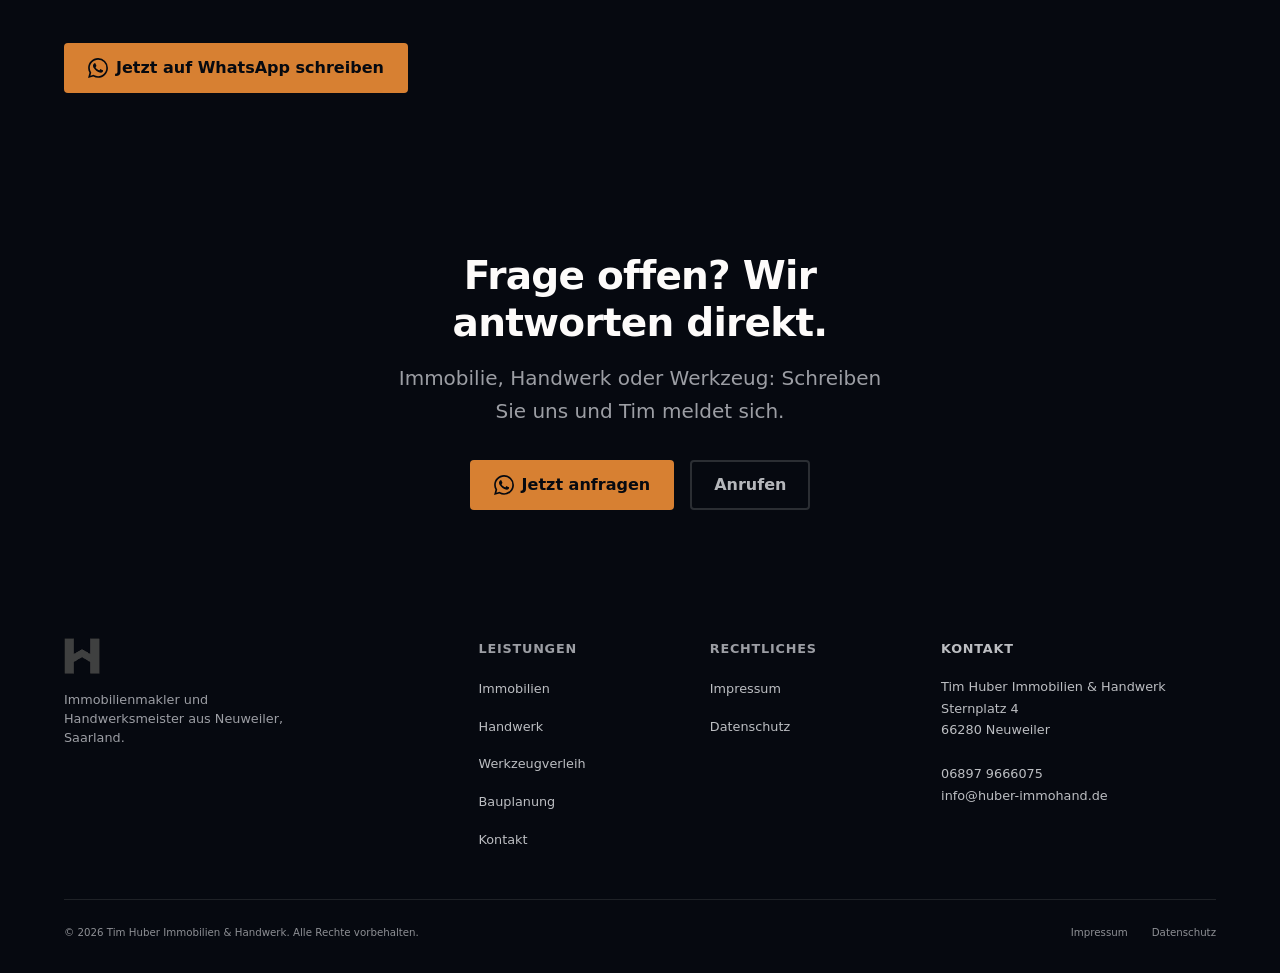
==== commit a4eb3a61: "feat: Werkzeug-Carousel, Vorher/Nachher-Fotos, CSS-Token-Fixes - werkzeugverleih: Geräte-Tabelle dur" ====
--- a/index.html
+++ b/index.html
@@ -385,15 +385,15 @@
 
         <!-- Echte Handwerksfotos als visueller Anker -->
         <div class="hero-work-strip" role="img" aria-label="Auswahl aus unseren Handwerksprojekten">
-          <img src="img/handwerk/processed_0325_0040.webp"
+          <img src="img/handwerk/Herowork1.webp"
+               alt="Handwerksprojekt von Tim Huber"
+               width="400" height="300"
+               loading="eager">
+          <img src="img/handwerk/Herowork2.webp"
                alt="Renovierungsarbeit im Saarland"
                width="400" height="300"
                loading="eager">
-          <img src="img/handwerk/processed_20240708_152141.webp"
-               alt="Handwerksprojekt von Tim Huber"
-               width="400" height="300"
-               loading="eager">
-          <img src="img/handwerk/processed_0525_0021.webp"
+          <img src="img/handwerk/Herowork3.webp"
                alt="Sanierungsarbeit Saarland"
                width="400" height="300"
                loading="eager">
--- a/css/layout.css
+++ b/css/layout.css
@@ -161,7 +161,7 @@
 
 .page-header {
   background: var(--c-text);
-  padding-block: var(--space-12) var(--space-10);
+  padding-block: var(--space-12) var(--space-16);
 }
 
 .page-header p.text-muted,
@@ -182,7 +182,7 @@
 }
 
 @media (min-width: 768px) {
-  .page-header { padding-block: var(--space-20) var(--space-16); }
+  .page-header { padding-block: var(--space-16) var(--space-16); }
   .page-header h1 { font-size: clamp(2rem, 4vw, 2.75rem); }
 }
 
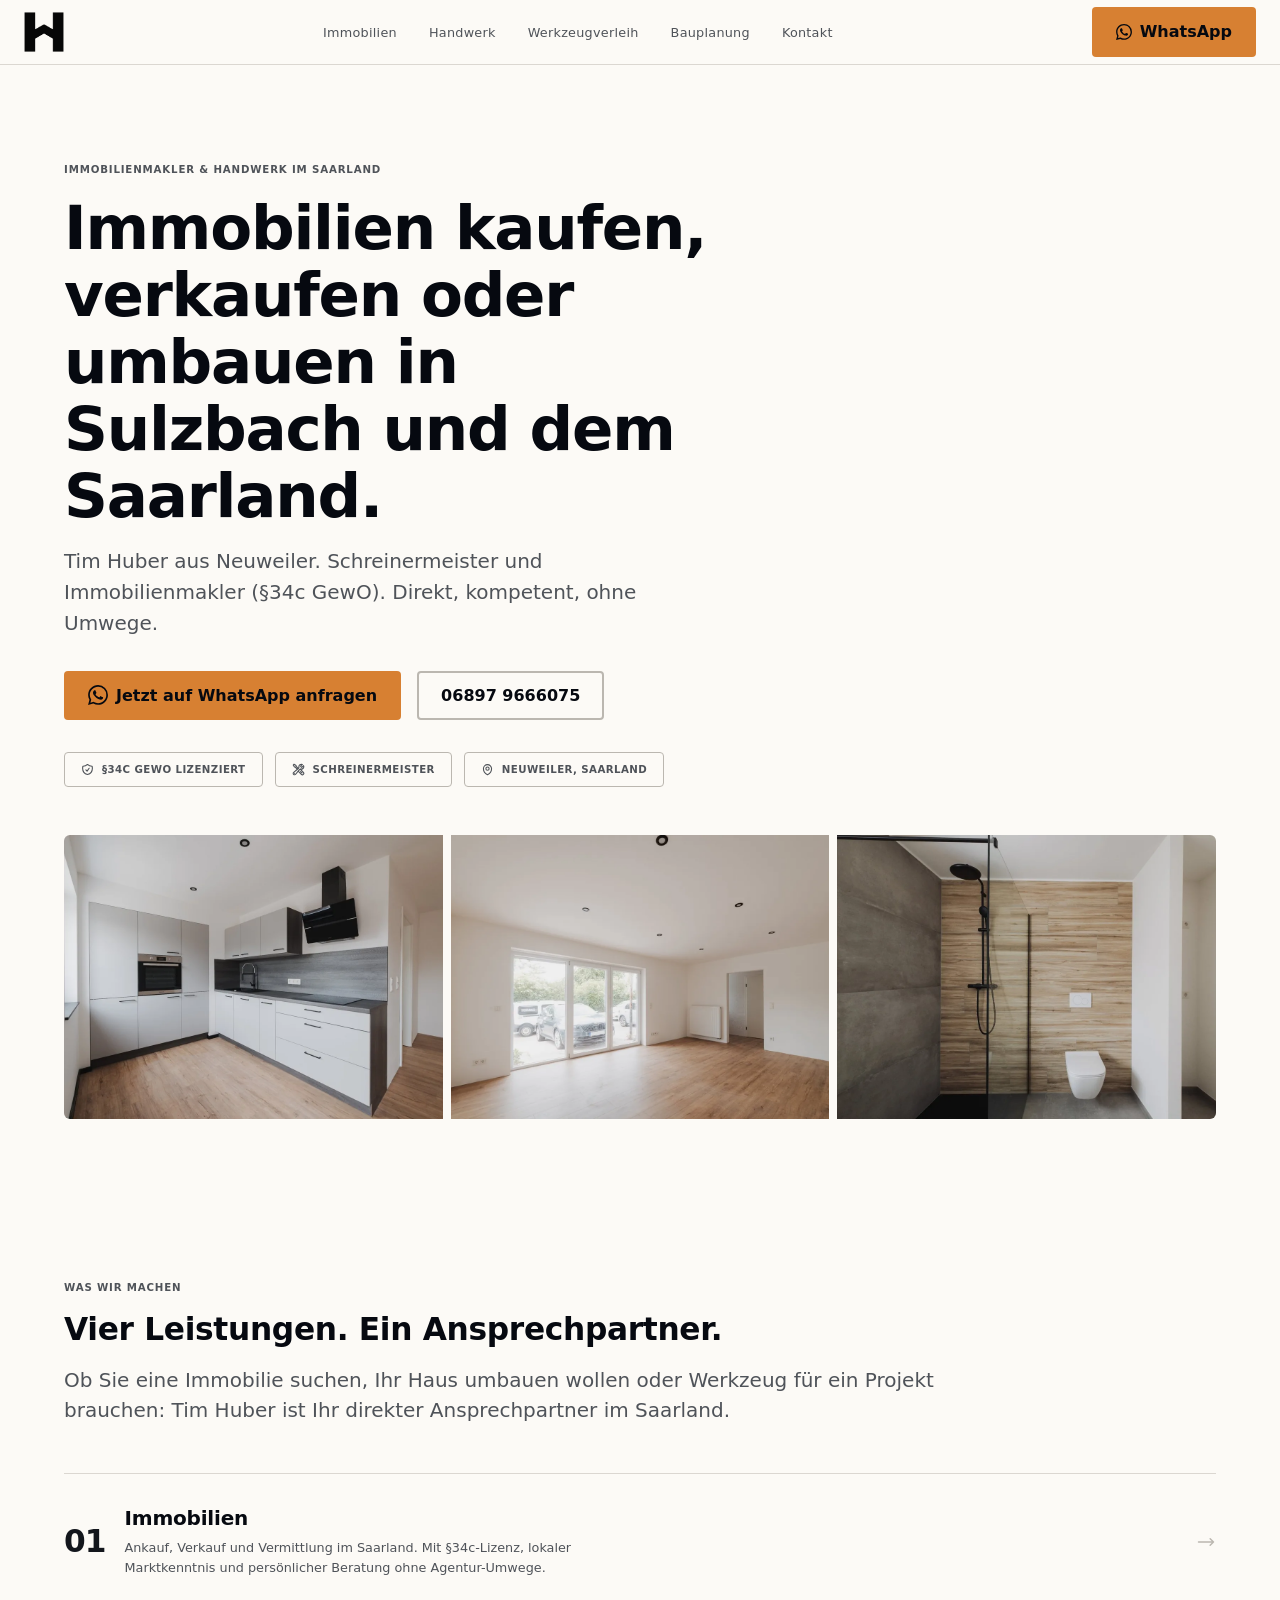
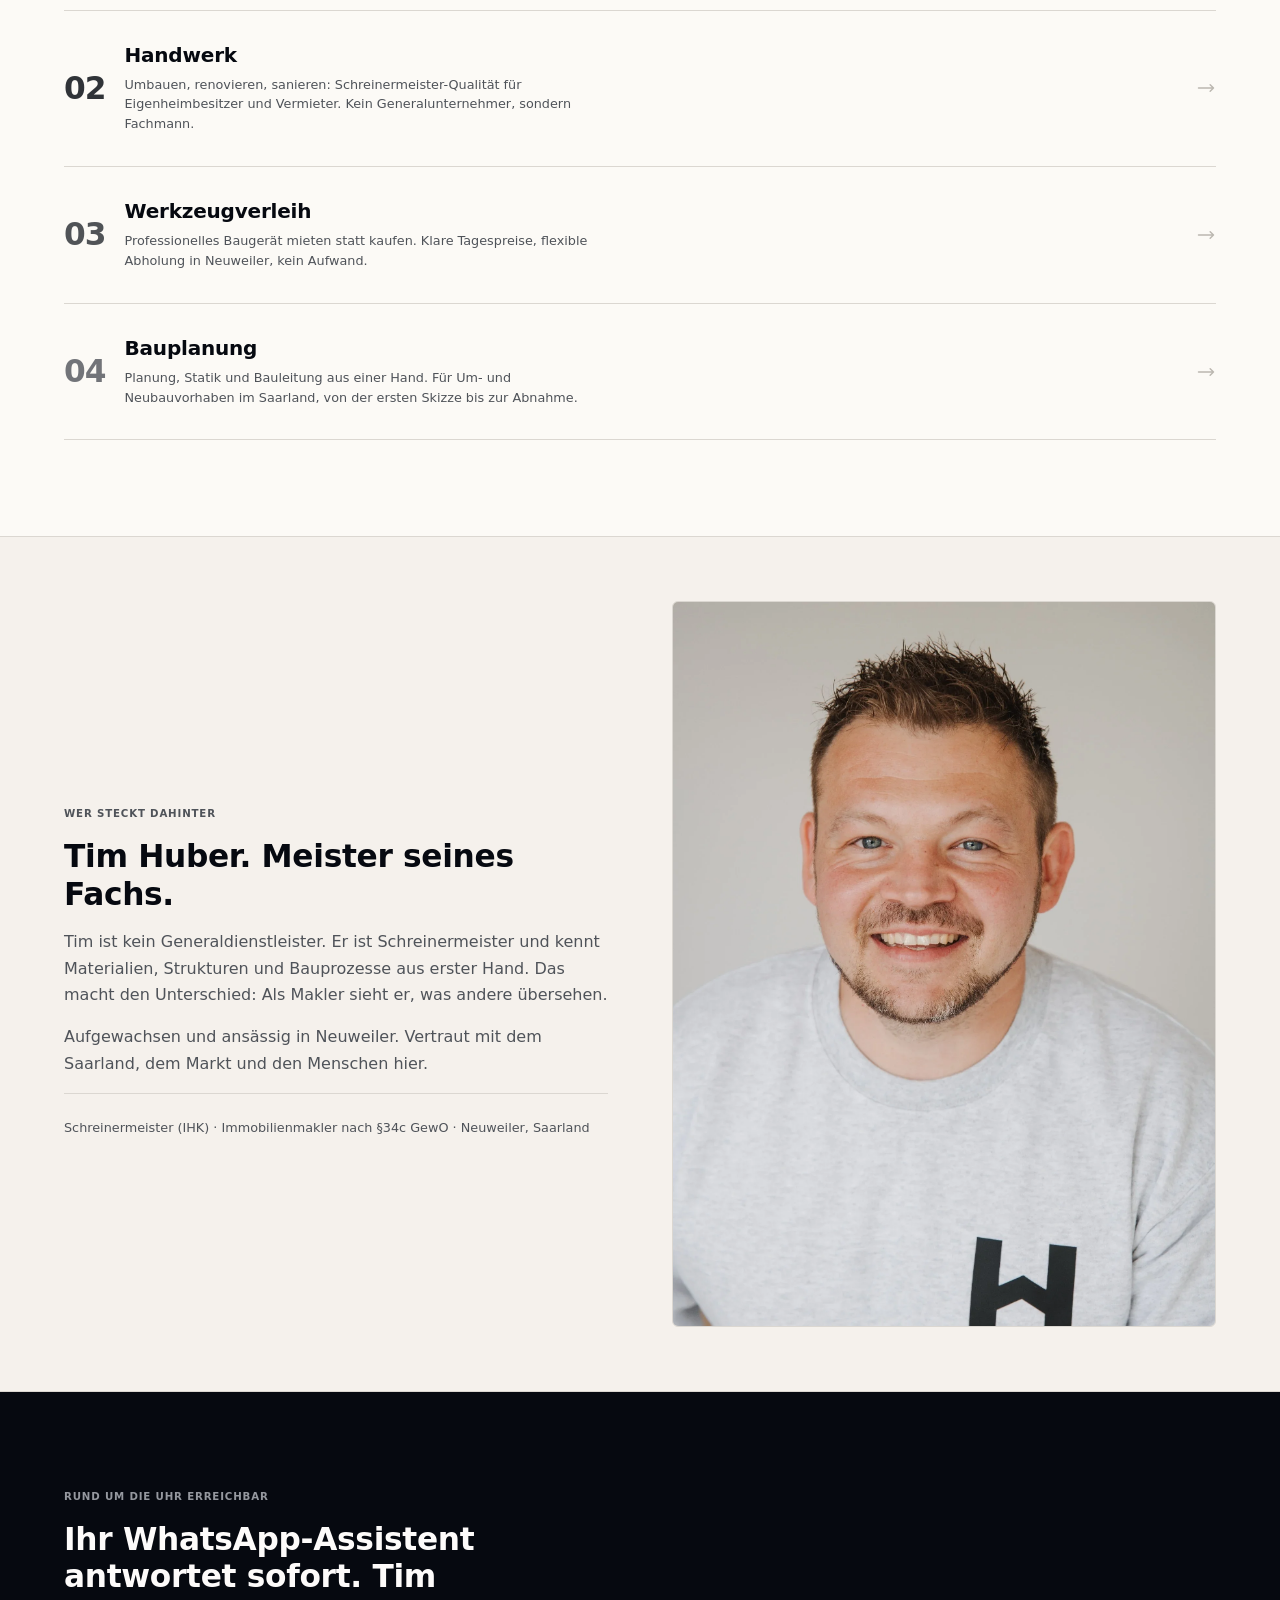
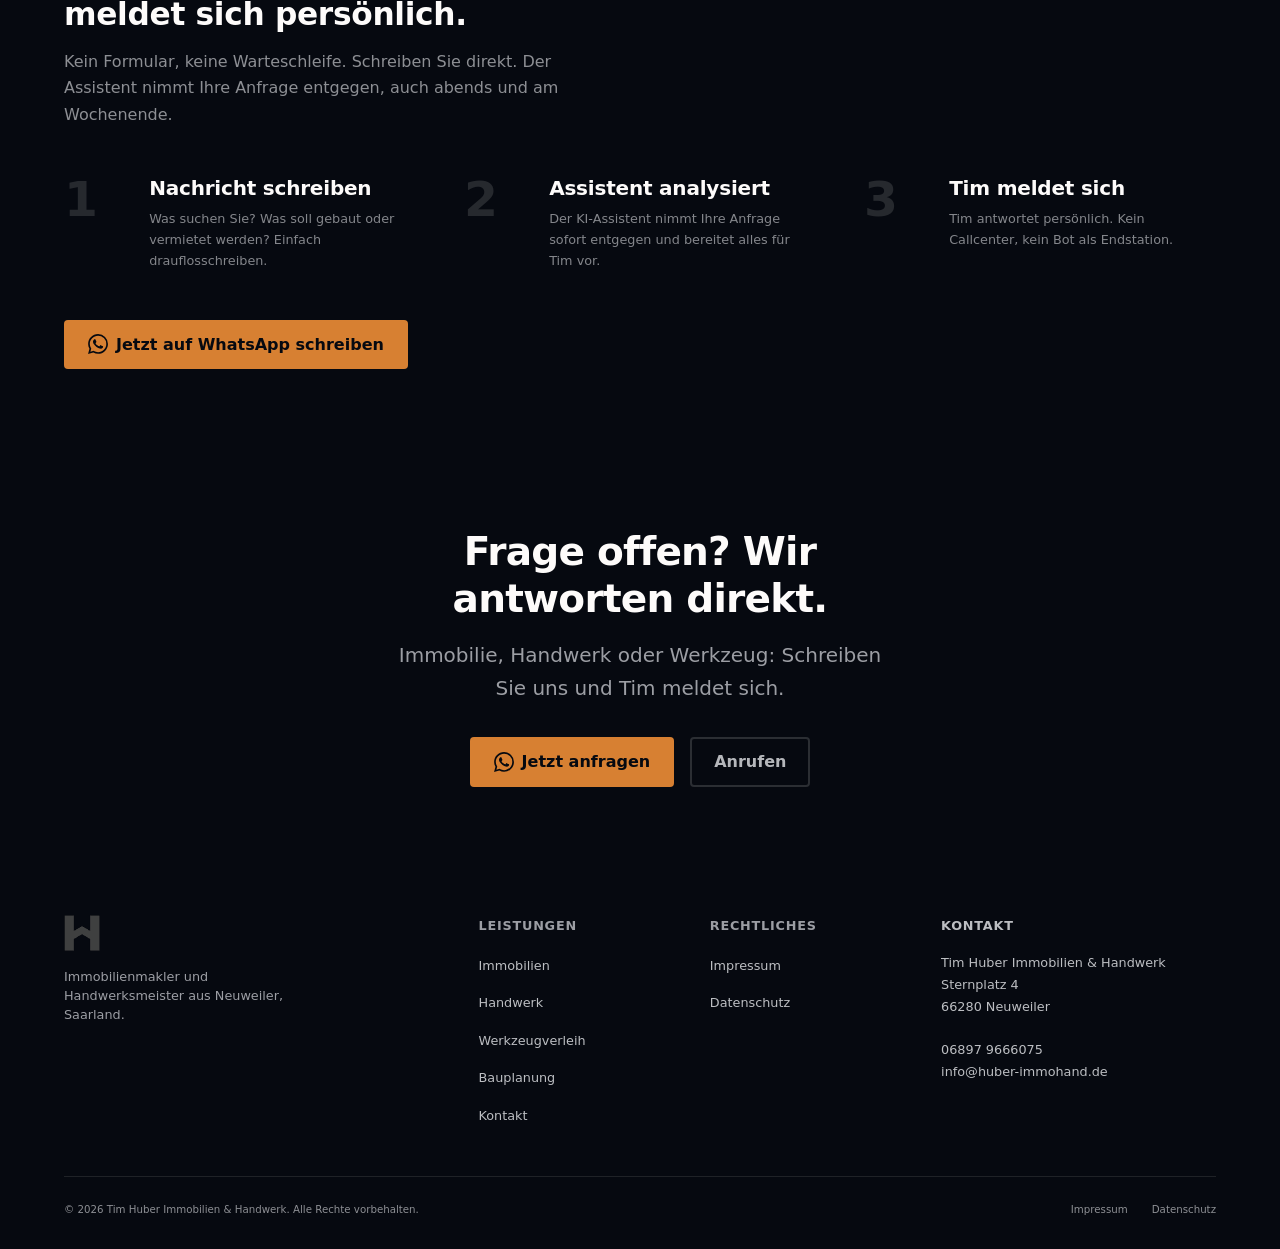
==== commit b4fc7402: "design: CSS-Token-Fixes, Card-Grid-Redesign, Peak-End CTAs, Swipe-Fix - Ungültige CSS-Tokens (--spac" ====
--- a/index.html
+++ b/index.html
@@ -111,7 +111,7 @@
     }
     .ueber-credentials {
       margin-top: var(--space-6);
-      padding-top: var(--space-5);
+      padding-top: var(--space-6);
       border-top: 1px solid var(--c-border);
       font-size: var(--text-sm);
       color: var(--c-text-muted);
@@ -167,13 +167,13 @@
     /* Steps */
     .steps {
       display: grid;
-      gap: var(--space-10);
+      gap: var(--space-8);
       grid-template-columns: 1fr;
     }
     @media (min-width: 768px) {
       .steps { grid-template-columns: repeat(3, 1fr); gap: var(--space-12); }
     }
-    .step { display: flex; gap: var(--space-5); align-items: flex-start; }
+    .step { display: flex; gap: var(--space-6); align-items: flex-start; }
     .step-num {
       font-family: var(--font-heading);
       font-size: var(--text-3xl);
@@ -419,6 +419,7 @@
               <h3 class="service-title">Immobilien</h3>
               <p class="service-desc">Ankauf, Verkauf und Vermittlung im Saarland. Mit §34c-Lizenz, lokaler Marktkenntnis und persönlicher Beratung ohne Agentur-Umwege.</p>
             </div>
+            <svg class="service-arrow" viewBox="0 0 24 24" aria-hidden="true" focusable="false" stroke-width="1.75" stroke-linecap="round" stroke-linejoin="round"><path d="M17 8l4 4m0 0l-4 4m4-4H3"/></svg>
           </a>
           <a href="handwerk.html" class="service-item">
             <span class="service-number" aria-hidden="true">02</span>
@@ -426,6 +427,7 @@
               <h3 class="service-title">Handwerk</h3>
               <p class="service-desc">Umbauen, renovieren, sanieren: Schreinermeister-Qualität für Eigenheimbesitzer und Vermieter. Kein Generalunternehmer, sondern Fachmann.</p>
             </div>
+            <svg class="service-arrow" viewBox="0 0 24 24" aria-hidden="true" focusable="false" stroke-width="1.75" stroke-linecap="round" stroke-linejoin="round"><path d="M17 8l4 4m0 0l-4 4m4-4H3"/></svg>
           </a>
           <a href="werkzeugverleih.html" class="service-item">
             <span class="service-number" aria-hidden="true">03</span>
@@ -433,6 +435,7 @@
               <h3 class="service-title">Werkzeugverleih</h3>
               <p class="service-desc">Professionelles Baugerät mieten statt kaufen. Klare Tagespreise, flexible Abholung in Neuweiler, kein Aufwand.</p>
             </div>
+            <svg class="service-arrow" viewBox="0 0 24 24" aria-hidden="true" focusable="false" stroke-width="1.75" stroke-linecap="round" stroke-linejoin="round"><path d="M17 8l4 4m0 0l-4 4m4-4H3"/></svg>
           </a>
           <a href="bauplanung.html" class="service-item">
             <span class="service-number" aria-hidden="true">04</span>
@@ -440,6 +443,7 @@
               <h3 class="service-title">Bauplanung</h3>
               <p class="service-desc">Planung, Statik und Bauleitung aus einer Hand. Für Um- und Neubauvorhaben im Saarland, von der ersten Skizze bis zur Abnahme.</p>
             </div>
+            <svg class="service-arrow" viewBox="0 0 24 24" aria-hidden="true" focusable="false" stroke-width="1.75" stroke-linecap="round" stroke-linejoin="round"><path d="M17 8l4 4m0 0l-4 4m4-4H3"/></svg>
           </a>
         </div>
       </div>
--- a/css/components.css
+++ b/css/components.css
@@ -526,42 +526,44 @@
 }
 
 /* ------------------------------------------------------------------
-   LEISTUNGS-GRID (Startseite)
-   Anti-Ban: kein identisches Icon+Heading+Text×3-Grid
+   LEISTUNGS-LISTE (Startseite)
+   Horizontale Liste statt identisches Karten-Grid.
    ------------------------------------------------------------------ */
 
 .service-grid {
+  border-top: 1px solid var(--c-border);
+}
+
+.service-item {
   display: grid;
-  gap: var(--space-2);
-  grid-template-columns: 1fr;
-}
-
-.service-item {
-  display: flex;
-  align-items: flex-start;
+  grid-template-columns: 2.8ch 1fr 20px;
+  align-items: center;
   gap: var(--space-6);
-  padding: var(--space-6);
-  border: 1px solid var(--c-border);
-  border-radius: var(--radius-md);
-  text-decoration: none;
-  background: var(--c-bg);
-  transition: background var(--duration-base) var(--ease-out);
+  padding: var(--space-6) 0;
+  border-bottom: 1px solid var(--c-border);
+  text-decoration: none;
+  background: transparent;
+  transition: opacity var(--duration-base) var(--ease-out);
 }
 
 .service-item:hover {
-  background: var(--c-surface);
+  opacity: 0.65;
+  background: transparent;
 }
 
 .service-number {
   font-family: var(--font-heading);
-  font-size: var(--text-2xl);
+  font-size: var(--text-xl);
   font-weight: 800;
-  color: oklch(40% 0.008 265);
   line-height: 1;
   flex-shrink: 0;
-  width: 2ch;
   letter-spacing: -0.03em;
 }
+
+.service-grid .service-item:nth-child(1) .service-number { color: oklch(20% 0.012 265); }
+.service-grid .service-item:nth-child(2) .service-number { color: oklch(32% 0.010 265); }
+.service-grid .service-item:nth-child(3) .service-number { color: oklch(44% 0.008 265); }
+.service-grid .service-item:nth-child(4) .service-number { color: oklch(56% 0.007 265); }
 
 .service-content {}
 
@@ -577,11 +579,30 @@
   font-size: var(--text-sm);
   color: var(--c-text-muted);
   line-height: 1.55;
-  max-width: none;
+}
+
+.service-arrow {
+  width: 20px;
+  height: 20px;
+  stroke: var(--c-border-dark);
+  fill: none;
+  flex-shrink: 0;
+  transition: transform var(--duration-base) var(--ease-out),
+              stroke var(--duration-base) var(--ease-out);
+}
+
+.service-item:hover .service-arrow {
+  transform: translateX(3px);
+  stroke: var(--c-text-muted);
 }
 
 @media (min-width: 768px) {
-  .service-grid { grid-template-columns: 1fr 1fr; }
+  .service-item {
+    grid-template-columns: 2.8ch 1fr 20px;
+    gap: var(--space-8);
+    padding: var(--space-8) 0;
+  }
+  .service-desc { max-width: 58ch; }
 }
 
 /* ------------------------------------------------------------------
